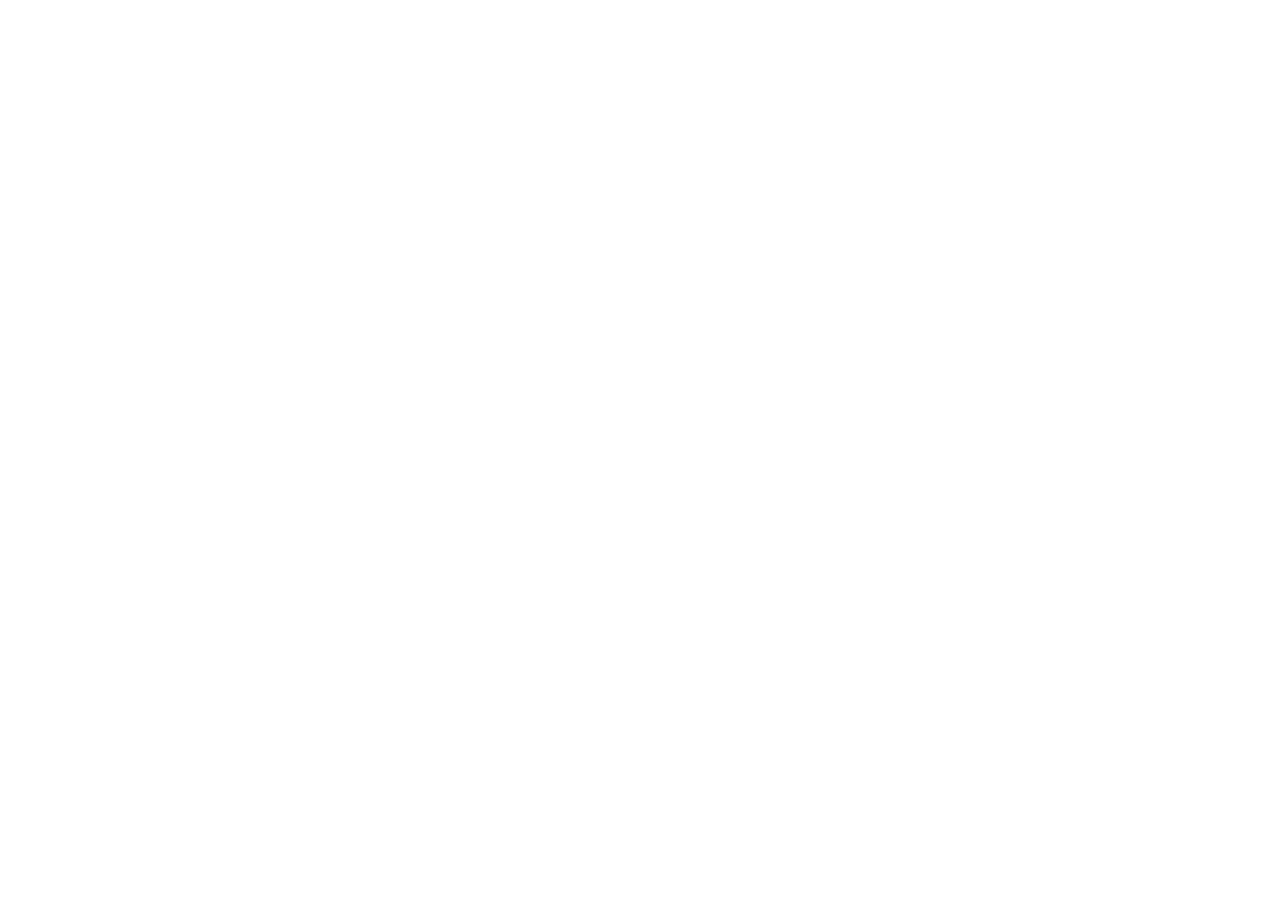
==== index.html @ df8f007d "fix: correction details in section-form" ====
<!DOCTYPE html>
<html lang="pt-br">
<head>
    <meta charset="UTF-8">
    <meta name="viewport" content="width=device-width, initial-scale=1.0">
    <title>SJ Design</title>
    <link rel="preconnect" href="https://fonts.googleapis.com">
    <link rel="preconnect" href="https://fonts.gstatic.com" crossorigin>
    <link href="https://fonts.googleapis.com/css2?family=Montserrat:ital,wght@0,100..900;1,100..900&display=swap" rel="stylesheet">
    <link rel="stylesheet" href="./src/styles/style.css">
</head>
<body>
    
    

</body>
</html>
---- src/styles/style.css ----
@import url(./global.css);
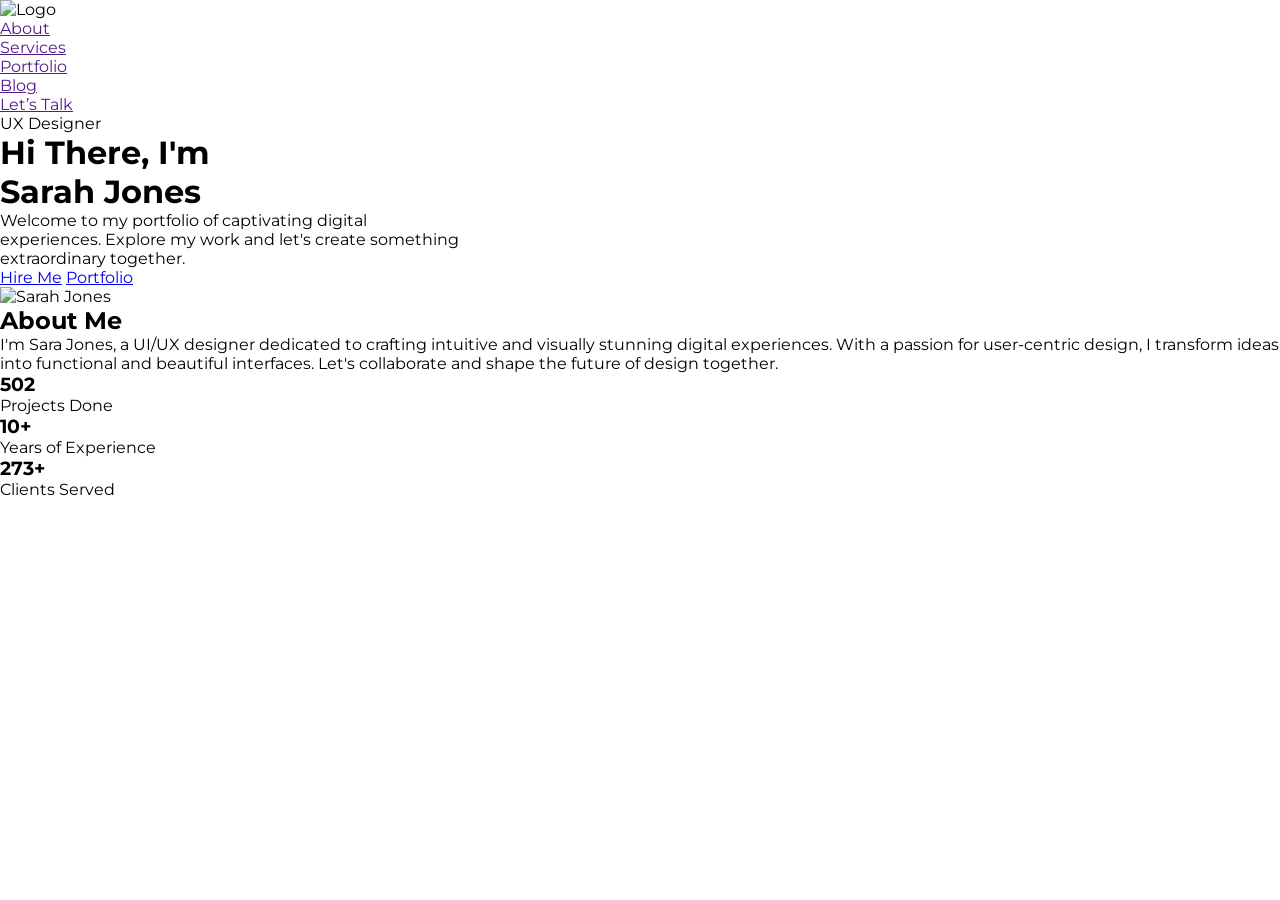
==== commit 15445730: "feat: Finalizated section about in index.html" ====
--- a/index.html
+++ b/index.html
@@ -11,7 +11,78 @@
 </head>
 <body>
     
+    <header>
+        <img src="./src/assets/images/logo.svg" alt="Logo">
+
+        <nav class="container-nav-header">
+            <div class="navigation-header">
+                <ul>
+                    <li><a href="">About</a></li>
+                    <li><a href="">Services</a></li>
+                    <li><a href="">Portfolio</a></li>
+                    <li><a href="">Blog</a></li>
+                </ul>
+            </div>
+
+        </nav>  
+        <div class="navegation-btn">
+            <a href="" class="btn-header">Let’s Talk</a>
+        </div>
+    </header>
+
+    <main>
+        <div class="main-content">
+            <span>UX Designer</span>
+
+            <h1>
+                Hi There, I'm <br>
+                <span>Sarah Jones</span>
+            </h1>
+
+            <p>
+                Welcome to my portfolio of captivating digital<br>
+                experiences. Explore my work and let's create something<br>
+                extraordinary together.
+            </p>
+
+            <div class="container-cta">
+                <a href="#" class="btn-primary">Hire Me</a>
+                <a href="#" class="btn-secondary">Portfolio</a>
+            </div>
+        </div>
+
+        <div class="main-image">
+            <img src="./src/assets/images/image-main.svg" alt="Sarah Jones">
+        </div>
+    </main>
     
+    </section>
+
+     <section class="about">
+
+    <div class="about-text">
+        <h2>About Me</h2>
+        <p>I'm Sara Jones, a UI/UX designer dedicated to crafting intuitive and visually stunning digital experiences. With a passion for user-centric design, I transform ideas into functional and beautiful interfaces. Let's collaborate and shape the future of design together.</p>
+    </div>
+
+    <div class="numeros">
+        <div class="item">
+            <h3>502</h3>
+            <p>Projects Done</p>
+        </div>
+
+        <div class="item">
+            <h3>10+</h3>
+            <p>Years of Experience</p>
+        </div>
+
+        <div class="item">
+            <h3>273+</h3>
+            <p>Clients Served</p>
+        </div>
+    </div>
+
+</section>
 
 </body>
 </html>
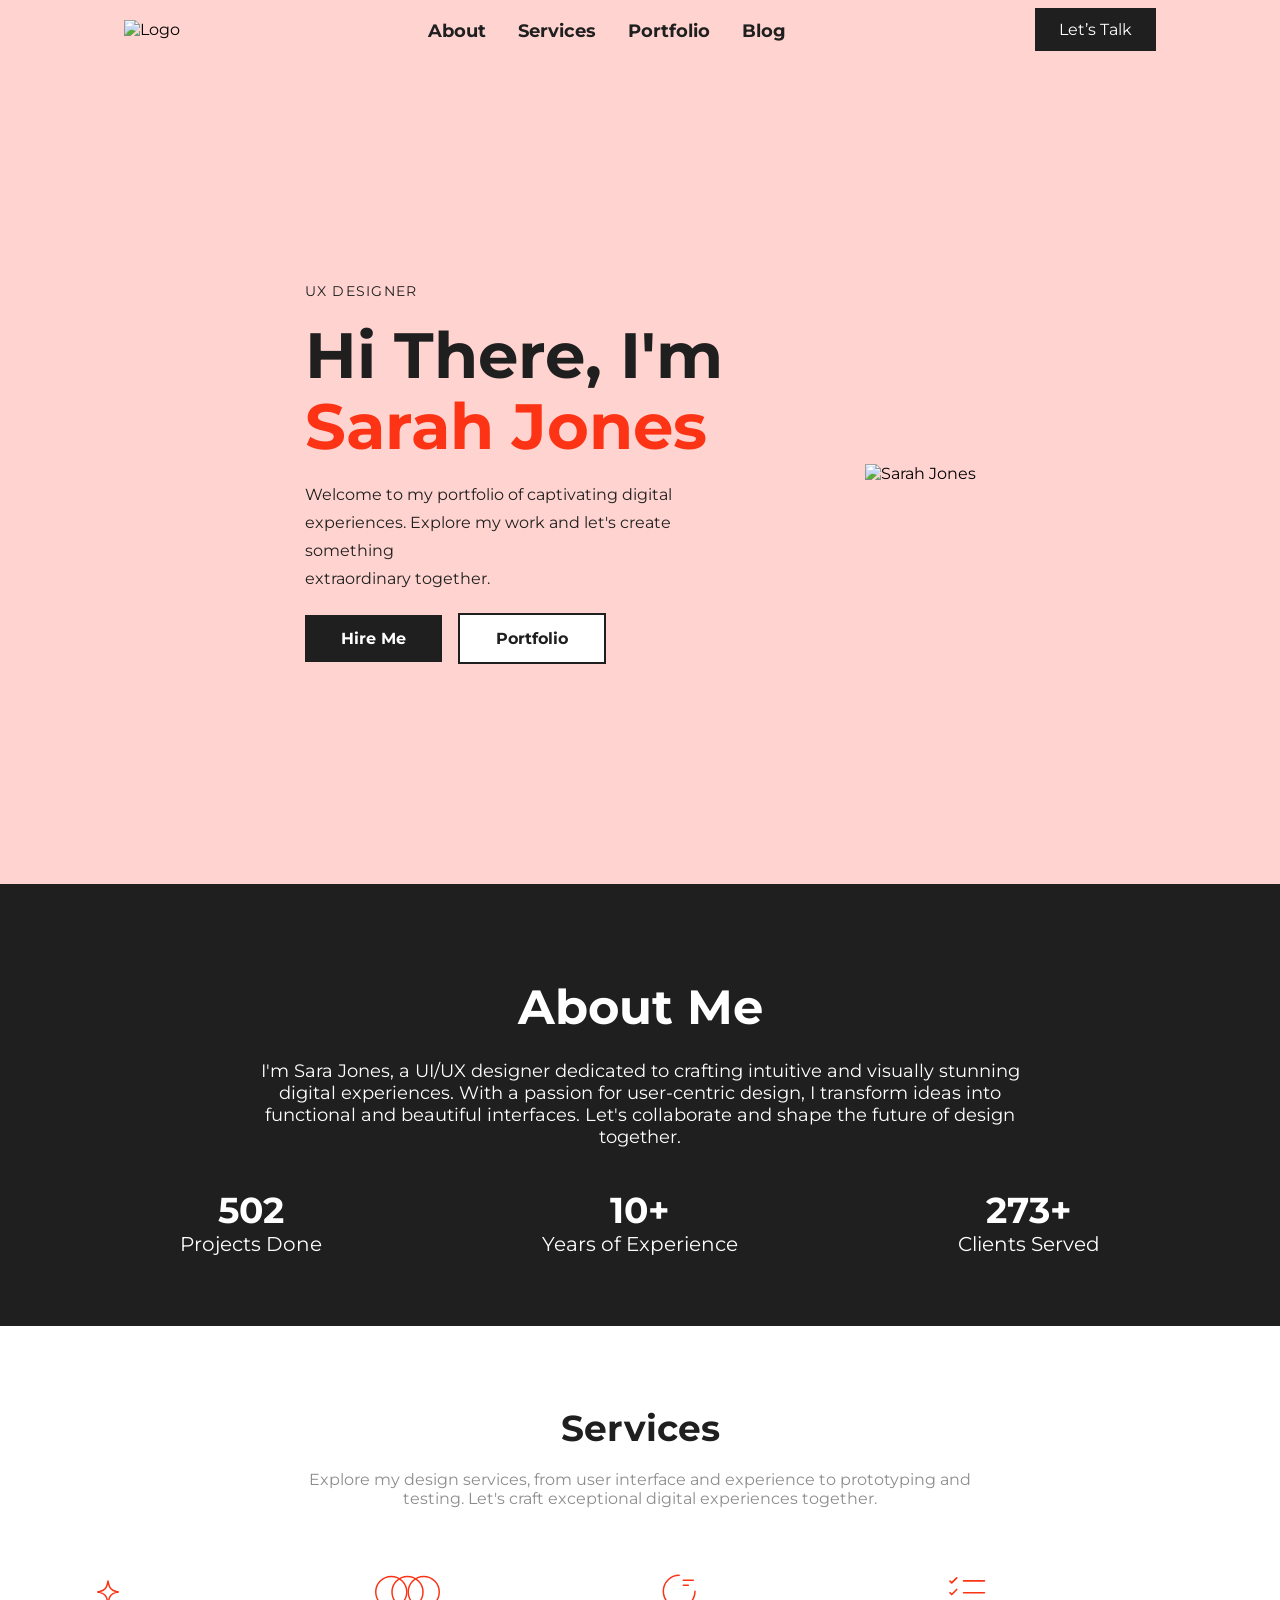
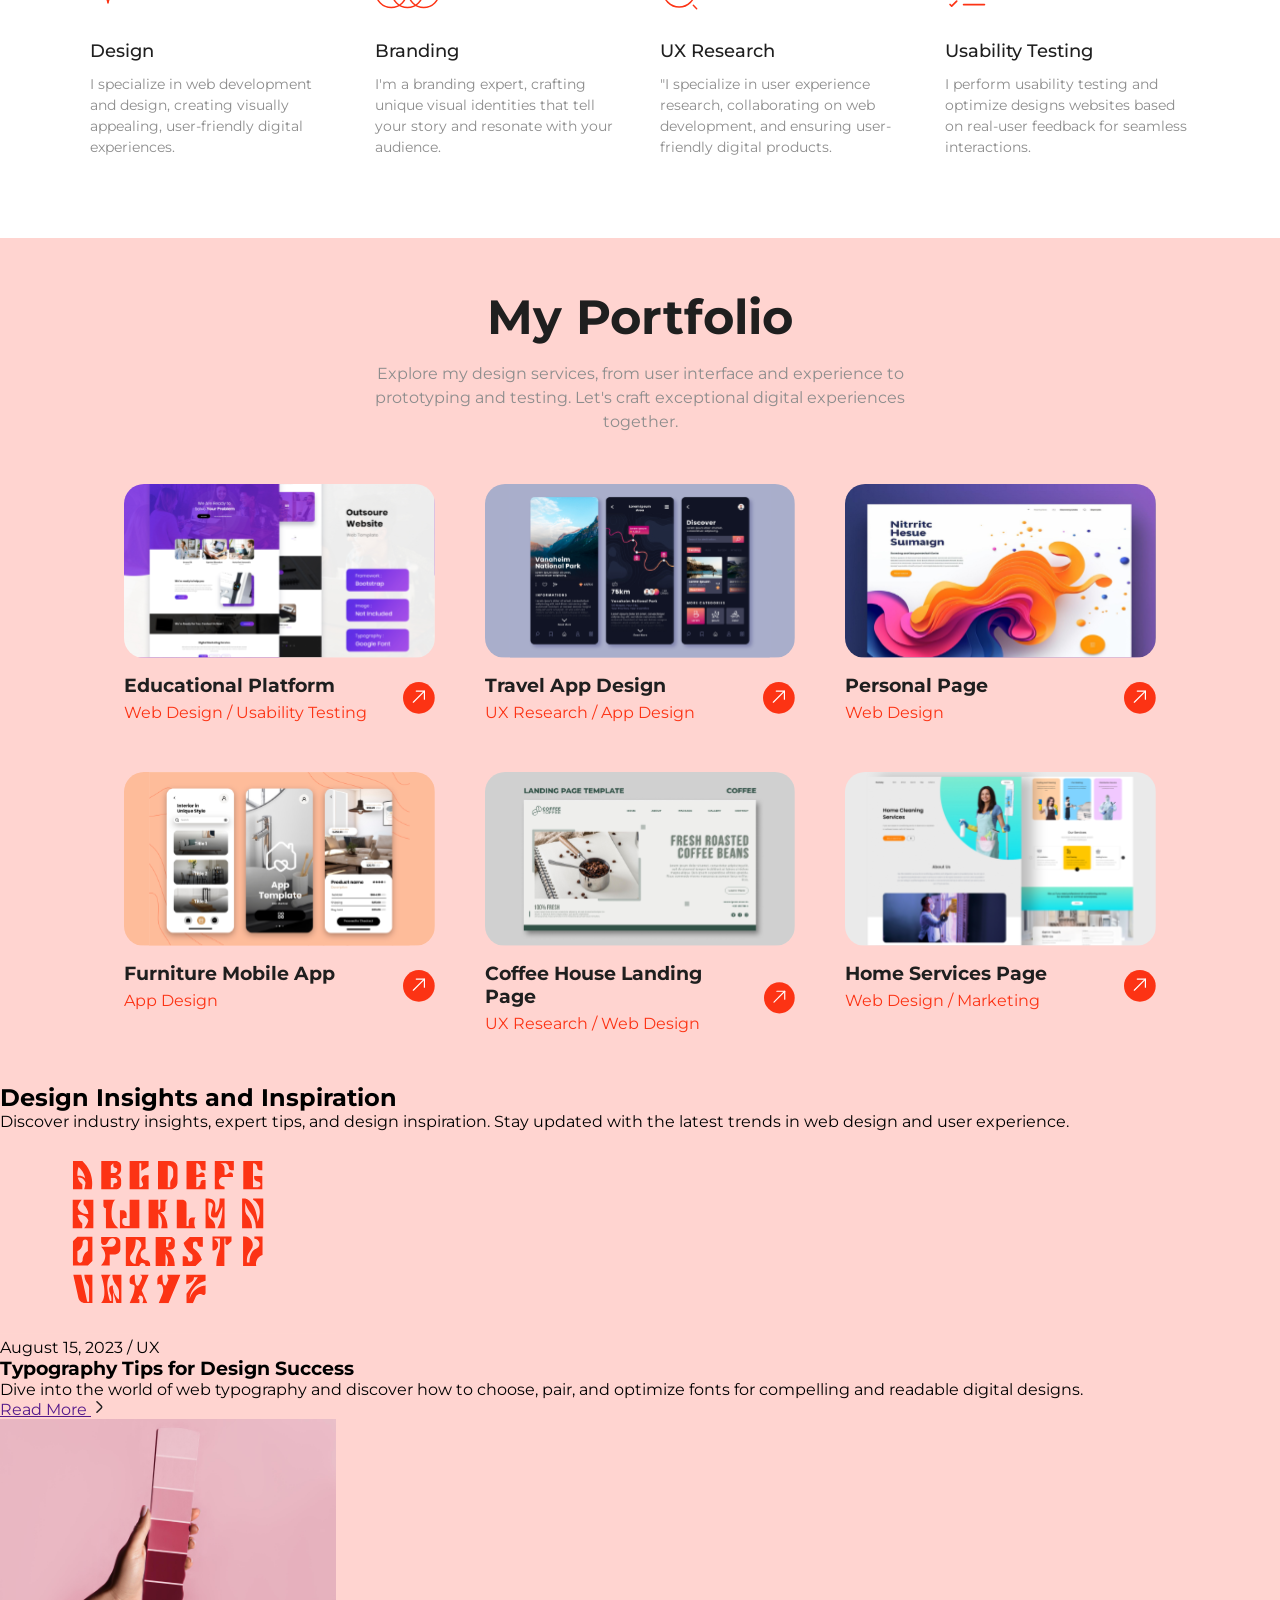
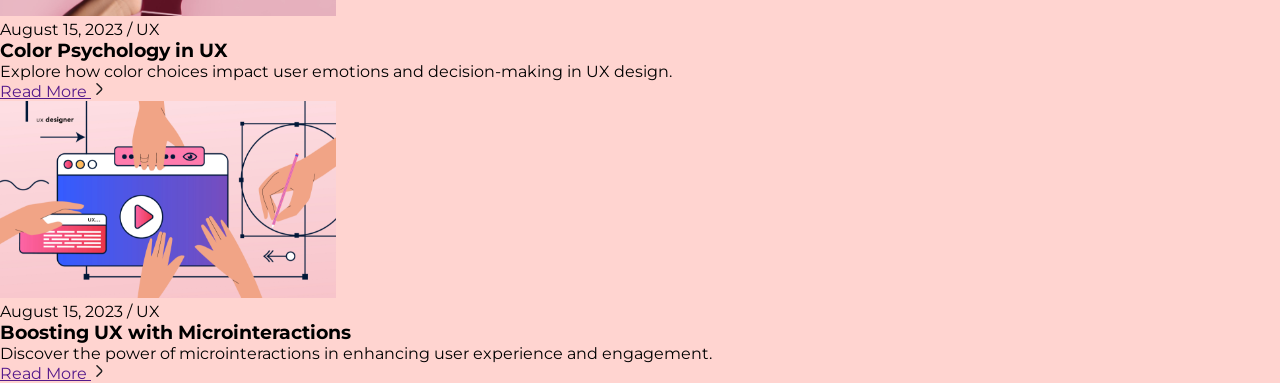
==== commit 0651c8c1: "feat: Finalizated section blog in index.html" ====
--- a/index.html
+++ b/index.html
@@ -84,5 +84,214 @@
 
 </section>
 
+<section class="services-section">
+    <div class="container">
+      
+      <div class="section-header">
+        <h2>Services</h2>
+        <p>Explore my design services, from user interface and experience to prototyping and testing. Let's craft exceptional digital experiences together.</p>
+      </div>
+
+      <div class="services-grid">
+        
+        <div class="service-card">
+          <div class="icon-container">
+            <img src="./src/assets/images/Vector.svg" alt="Ícone de Design" class="service-icon">
+          </div>
+          <h3>Design</h3>
+          <p>I specialize in web development and design, creating visually appealing, user-friendly digital experiences.</p>
+        </div>
+
+        <div class="service-card">
+          <div class="icon-container">
+            <img src="./src/assets/images/Vector (1).svg" alt="Ícone de Branding" class="service-icon">
+          </div>
+          <h3>Branding</h3>
+          <p>I'm a branding expert, crafting unique visual identities that tell your story and resonate with your audience.</p>
+        </div>
+
+        <div class="service-card">
+          <div class="icon-container">
+            <img src="./src/assets/images/search-status.svg" alt="Ícone de UX Research" class="service-icon">
+          </div>
+          <h3>UX Research</h3>
+          <p>"I specialize in user experience research, collaborating on web development, and ensuring user-friendly digital products.</p>
+        </div>
+
+        <div class="service-card">
+          <div class="icon-container">
+            <img src="./src/assets/images/task.svg" alt="Ícone de Usability Testing" class="service-icon">
+          </div>
+          <h3>Usability Testing</h3>
+          <p>I perform usability testing and optimize designs websites based on real-user feedback for seamless interactions.</p>
+        </div>
+
+      </div>
+  </section>
+
+  <section class="portfolio-section">
+        
+        <!-- CABEÇALHO -->
+        <div class="portfolio-heading">
+            <h2 class="portfolio-title">My Portfolio</h2>
+            <p class="portfolio-description">
+                Explore my design services, from user interface and experience to prototyping and testing. Let's craft exceptional digital experiences together.
+            </p>
+        </div>
+
+        <!-- GRID DE PROJETOS -->
+        <div class="projects-grid">
+            
+            <!-- Projeto 1 -->
+            <div class="project-card">
+                <div class="project-image">
+                    <img src="./src/assets/images/portifolio1.svg" alt="Educational Platform">
+                </div>
+                <div class="project-info">
+                    <div class="project-text">
+                        <h3 class="project-title">Educational Platform</h3>
+                        <p class="project-tags">Web Design / Usability Testing</p>
+                    </div>
+                    <div class="project-arrow">
+                        <img src="./src/assets/images/send.svg" alt="Ver projeto">
+                    </div>
+                </div>
+            </div>
+
+            <!-- Projeto 2 -->
+            <div class="project-card">
+                <div class="project-image">
+                    <img src="./src/assets/images/portifolio2.svg" alt="Travel App Design">
+                </div>
+                <div class="project-info">
+                    <div class="project-text">
+                        <h3 class="project-title">Travel App Design</h3>
+                        <p class="project-tags">UX Research / App Design</p>
+                    </div>
+                    <div class="project-arrow">
+                        <img src="./src/assets/images/send.svg" alt="Ver projeto">
+                    </div>
+                </div>
+            </div>
+
+            <!-- Projeto 3 -->
+            <div class="project-card">
+                <div class="project-image">
+                    <img src="./src/assets/images/portifolio3.svg" alt="Personal Page">
+                </div>
+                <div class="project-info">
+                    <div class="project-text">
+                        <h3 class="project-title">Personal Page</h3>
+                        <p class="project-tags">Web Design</p>
+                    </div>
+                    <div class="project-arrow">
+                        <img src="./src/assets/images/send.svg" alt="Ver projeto">
+                    </div>
+                </div>
+            </div>
+
+            <!-- Projeto 4 -->
+            <div class="project-card">
+                <div class="project-image">
+                    <img src="./src/assets/images/portifolio4.svg" alt="Furniture Mobile App">
+                </div>
+                <div class="project-info">
+                    <div class="project-text">
+                        <h3 class="project-title">Furniture Mobile App</h3>
+                        <p class="project-tags">App Design</p>
+                    </div>
+                    <div class="project-arrow">
+                        <img src="./src/assets/images/send.svg" alt="Ver projeto">
+                    </div>
+                </div>
+            </div>
+
+            <!-- Projeto 5 -->
+            <div class="project-card">
+                <div class="project-image">
+                    <img src="./src/assets/images/portifolio5.svg" alt="Coffee House Landing Page">
+                </div>
+                <div class="project-info">
+                    <div class="project-text">
+                        <h3 class="project-title">Coffee House Landing Page</h3>
+                        <p class="project-tags">UX Research / Web Design</p>
+                    </div>
+                    <div class="project-arrow">
+                        <img src="./src/assets/images/send.svg" alt="Ver projeto">
+                    </div>
+                </div>
+            </div>
+
+            <!-- Projeto 6 -->
+            <div class="project-card">
+                <div class="project-image">
+                    <img src="./src/assets/images/portifolio6.svg" alt="Home Services Page">
+                </div>
+                <div class="project-info">
+                    <div class="project-text">
+                        <h3 class="project-title">Home Services Page</h3>
+                        <p class="project-tags">Web Design / Marketing</p>
+                    </div>
+                    <div class="project-arrow">
+                        <img src="./src/assets/images/send.svg" alt="Ver projeto">
+                    </div>
+                </div>
+            </div>
+
+        </div>
+    </section>
+
+     <section class="container-design">
+
+        <div class="content-design">
+            <h2>Design Insights and Inspiration</h2>
+            <p>Discover industry insights, expert tips, and design inspiration. Stay updated with the latest trends in web design and user experience.</p>
+        </div>
+        
+        <div class="cards-container">
+            <div class="cards-design">
+                <div class="cards-img">
+                    <img src="./src/assets/images/Image-blog.svg" alt="Tipos de tipográfia">
+                </div>
+                <div class="cards-content">
+                    <p>August 15, 2023 / UX</p>
+                    <h3>Typography Tips for Design Success</h3>
+                    <p>Dive into the world of web typography and discover how to choose, pair, and optimize fonts for compelling and readable digital designs.</p>
+                </div>
+                <div class="cards-btn">
+                    <a href="">Read More <img src="./src/assets/images/arrow-right.svg" alt="seta do botão"></a>
+                </div>
+            </div>
+            <div class="cards-design">
+                <div class="cards-img">
+                    <img src="./src/assets/images/Image-blog2.svg" alt="Cores no UX">
+                </div>
+                <div class="cards-content card">
+                    <p>August 15, 2023 / UX</p>
+                    <h3>Color Psychology in UX</h3>
+                    <p>Explore how color choices impact user emotions and decision-making in UX design.</p>
+                </div>
+                <div class="cards-btn btn-content">
+                    <a href="">Read More <img src="./src/assets/images/arrow-right.svg" alt="seta do botão"></a>
+                </div>
+            </div>
+            <div class="cards-design">
+                <div class="cards-img">
+                    <img src="./src/assets/images/Image-blog3.svg" alt="Microinterações no UX">
+                </div>
+                <div class="cards-content">
+                    <p>August 15, 2023 / UX</p>
+                    <h3>Boosting UX with Microinteractions</h3>
+                    <p>Discover the power of microinteractions in enhancing user experience and engagement.</p>
+                </div>
+                    <div class="cards-btn btn-content">
+                    <a href="">Read More <img src="./src/assets/images/arrow-right.svg" alt="seta do botão"></a>
+                    </div>
+                </div>
+            </div>
+        </div>
+    </section>
+
+
 </body>
 </html>
--- a/src/styles/style.css
+++ b/src/styles/style.css
@@ -1 +1,333 @@
 @import url(./global.css);
+
+/* HEADER */
+header{
+    font-family: var(--font-family-primary);
+    display: flex;
+    justify-content: space-around;
+    padding: 20px 0px;
+    background-color: var(--color-pink);
+}
+
+.container-nav-header{
+    display: flex;
+    align-items: center;
+    gap: 285px;
+}
+
+.navigation-header ul{
+    display: flex;
+    gap: 32px;
+    list-style: none;
+}
+
+.navigation-header ul li a{
+    text-decoration: none;
+    color: var(--color-dark);
+    font-weight: var(--font-weight-h1);
+    font-size: var(--font-size-body-lg);
+}
+
+.btn-header{
+    text-decoration: none;
+    background-color: var(--color-dark);
+    color: var(--color-white);
+    padding: 12px 24px;
+    transition: 0.3s;
+}
+
+.btn-header:hover{
+    background-color: #424242;
+}
+
+/* ---- MAIN ---- */
+
+main {
+    display: flex; /* Para que o grupo fique ao lado do outro */
+    justify-content: center; /* Centraliza na horizontal */
+    align-items: center; /* Centraliza na vertical */
+    gap: 80px; /* Distância entre os elementos */
+    background-color: var(--color-pink); /* Cor de fundo */
+    min-height: calc(100vh - 78px); /* Ocupa o restante da tela após o header */
+    padding: 0 120px; /* Espaçamento interno lateral */
+}
+
+.main-content {
+    display: flex; /* Para que o grupo fique ao lado do outro */
+    flex-direction: column; /* Empilha os elementos na vertical */
+    gap: 20px; /* Distância entre os elementos */
+    width: 480px; /* Largura do container */
+}
+
+.main-content > span {
+    font-family: var(--font-family-primary); /* Família da fonte */
+    font-size: var(--font-size-body-sm); /* Tamanho da fonte */
+    font-weight: var(--font-weight-body-sm); /* Espessura da fonte */
+    color: var(--color-dark); /* Cor do texto */
+    text-transform: uppercase; /* Texto em maiúsculo */
+    letter-spacing: 1.28px; /* Espaçamento entre letras */
+}
+
+.main-content h1 {
+    font-size: var(--font-size-h1); /* Tamanho da fonte */
+    font-weight: var(--font-weight-h1); /* Espessura da fonte */
+    font-family: var(--font-family-primary); /* Família da fonte */
+    line-height: 1.1; /* Espaçamento entre linhas */
+    color: var(--color-dark); /* Cor do texto */
+}
+
+.main-content h1 span {
+    display: block; /* Ocupa linha inteira */
+    font-family: var(--font-family-primary); /* Família da fonte */
+    font-weight: var(--font-weight-h1); /* Espessura da fonte */
+    color: var(--color-red); /* Cor do texto em destaque */
+}
+
+.main-content p {
+    font-family: var(--font-family-primary); /* Família da fonte */
+    color: var(--color-dark); /* Cor do texto */
+    line-height: 1.75; /* Espaçamento entre as linhas */
+    width: 457px; /* Largura máxima */
+}
+
+.container-cta {
+    display: flex; /* Para que o grupo fique ao lado do outro */
+    align-items: center; /* Centraliza na vertical */
+    gap: 16px; /* Distância entre os elementos */
+}
+
+.btn-primary,
+.btn-secondary {
+    padding: 14px 36px; /* Espaçamento interno */
+    font-weight: var(--font-weight-h1); /* Espessura da fonte */
+    text-decoration: none; /* Remove a decoração do texto */
+    font-family: var(--font-family-primary); /* Família da fonte */
+    font-size: var(--font-size-body-md); /* Tamanho da fonte */
+    transition: 0.3s; /* Transição suave ao passar o mouse */
+}
+
+.btn-primary {
+    background-color: var(--color-dark); /* Cor de fundo */
+    color: var(--color-white); /* Cor do texto */
+}
+
+.btn-primary:hover {
+    background-color: #424242; /* Cor de fundo ao passar o mouse */
+}
+
+.btn-secondary {
+    background-color: var(--color-white); /* Cor de fundo */
+    color: var(--color-dark); /* Cor do texto */
+    border: 2px solid var(--color-dark); /* Borda */
+}
+
+.btn-secondary:hover {
+    background-color: rgba(0, 0, 0, 0.05); /* Cor de fundo ao passar o mouse */
+}
+
+/* ABOUT */
+
+.about {
+    background-color: var(--color-dark);
+    color: var(--color-white);
+    text-align: center;
+    padding: 50px;
+}
+
+.about-text {
+    padding: 20px;
+}
+
+.about-text h2 {
+    font-size: var(--font-size-h2);
+    padding: 24px;
+}
+
+.about-text p {
+    display: flex;
+    justify-content: center;
+    font-size: var(--font-size-body-lg);
+    width: 810px;
+    margin: 0 auto;
+}
+
+.numeros {
+    display: flex;
+    justify-content: space-around;
+    padding: 20px;
+}
+
+.item h3 {
+    font-size: var(--font-size-h3);
+}
+
+.item p {
+    font-size: var(--font-size-body-xl);
+}
+
+/* SERVICES */
+
+/* --- COMPONENTES DA SEÇÃO DE SERVIÇOS --- */
+
+/* Seção de Serviços */
+.services-section {
+  background-color: var(--color-white);
+  padding: 80px 20px;
+}
+
+.container {
+  max-width: 1100px;
+  margin: 0 auto;
+}
+
+/* Cabeçalho da seção */
+.section-header {
+  text-align: center;
+  max-width: 700px;
+  margin: 0 auto 60px auto;
+}
+
+.section-header h2 {
+  font-size: var(--font-size-h3);
+  font-weight: var(--font-weight-h1);
+  color: var(--color-dark);
+  margin-bottom: 20px;
+}
+
+.section-header p {
+  font-size: var(--font-size-body-md);
+  font-weight: var(--font-weight-body-md);
+  color: var(--color-dark-grey);
+}
+
+/* Grid de serviços */
+.services-grid {
+  display: grid;
+  grid-template-columns: repeat(4, 1fr);
+  gap: 40px;
+}
+
+/* Cartão de cada serviço */
+.service-card {
+  text-align: left;
+}
+
+.icon-container {
+  margin-bottom: 24px;
+  display: flex;
+  align-items: center;
+  height: 48px;
+}
+
+/* Estilo para as imagens*/
+.service-icon {
+  height: 40px;
+  width: auto;
+  object-fit: contain;
+}
+
+.service-card h3 {
+  font-size: var(--font-size-body-lg);
+  font-weight: var(--font-weight-h2);
+  color: var(--color-dark);
+  margin-bottom: 12px;
+}
+
+.service-card p {
+  font-size: var(--font-size-body-sm);
+  font-weight: var(--font-weight-body-sm);
+  color: var(--color-dark-grey);
+  line-height: 1.5;
+}
+
+/* PORTFÓLIO */
+
+body {
+    background-color: var(--color-pink);
+    margin: 0;
+    padding: 0;
+}
+
+.portfolio-section {
+    width: 100%;
+    max-width: 1440px;
+    margin: 0 auto;
+    padding: 50px 124px;
+    box-sizing: border-box;
+}
+
+/* CABEÇALHO */
+.portfolio-heading {
+    text-align: center;
+    margin-bottom: 50px;
+}
+
+.portfolio-title {
+    font-size: var(--font-size-h2);
+    font-weight: var(--font-weight-h1);
+    color: var(--color-dark);
+    margin-bottom: 16px;
+}
+
+.portfolio-description {
+    max-width: 600px;
+    margin: 0 auto;
+    line-height: 1.5;
+    color: var(--color-dark-grey);
+}
+
+/* GRID */
+.projects-grid {
+    display: grid;
+    grid-template-columns: repeat(3, 1fr);
+    gap: 50px;
+}
+
+/* CARD */
+.project-card {
+    width: 100%;
+}
+
+/* IMAGEM */
+.project-image {
+    width: 100%;
+    height: auto;
+    margin-bottom: 16px;
+    border-radius: 20px;
+    overflow: hidden;
+}
+
+.project-image img {
+    width: 100%;
+    display: block;
+    object-fit: cover;
+}
+
+/* TEXTO */
+.project-info {
+    display: flex;
+    justify-content: space-between;
+    align-items: center;
+}
+
+.project-title {
+    margin: 0 0 6px;
+    color: var(--color-dark);
+}
+
+.project-tags {
+    margin: 0;
+    color: var(--color-red);
+}
+
+/* SETA */
+.project-arrow {
+    width: 32px;
+    height: 32px;
+    margin-left: 12px;
+}
+
+.project-arrow img {
+    width: 100%;
+    height: 100%;
+}
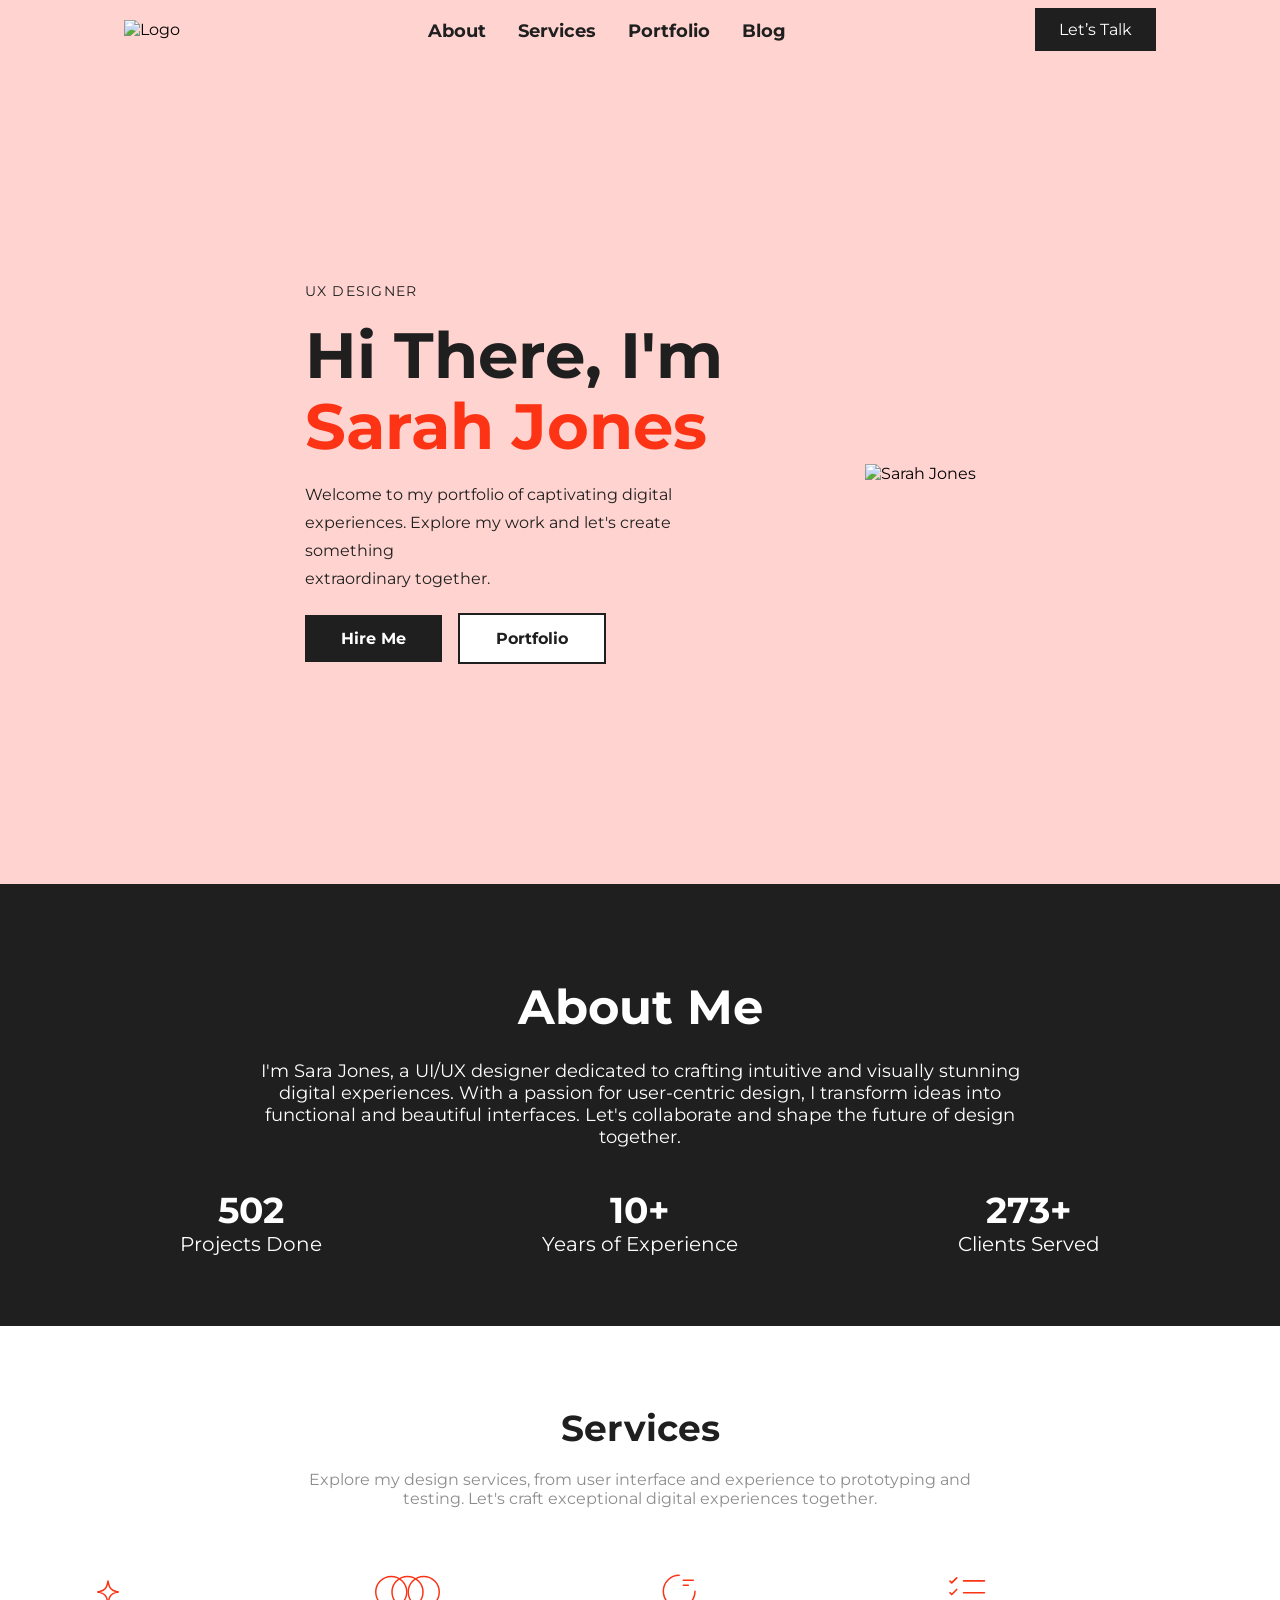
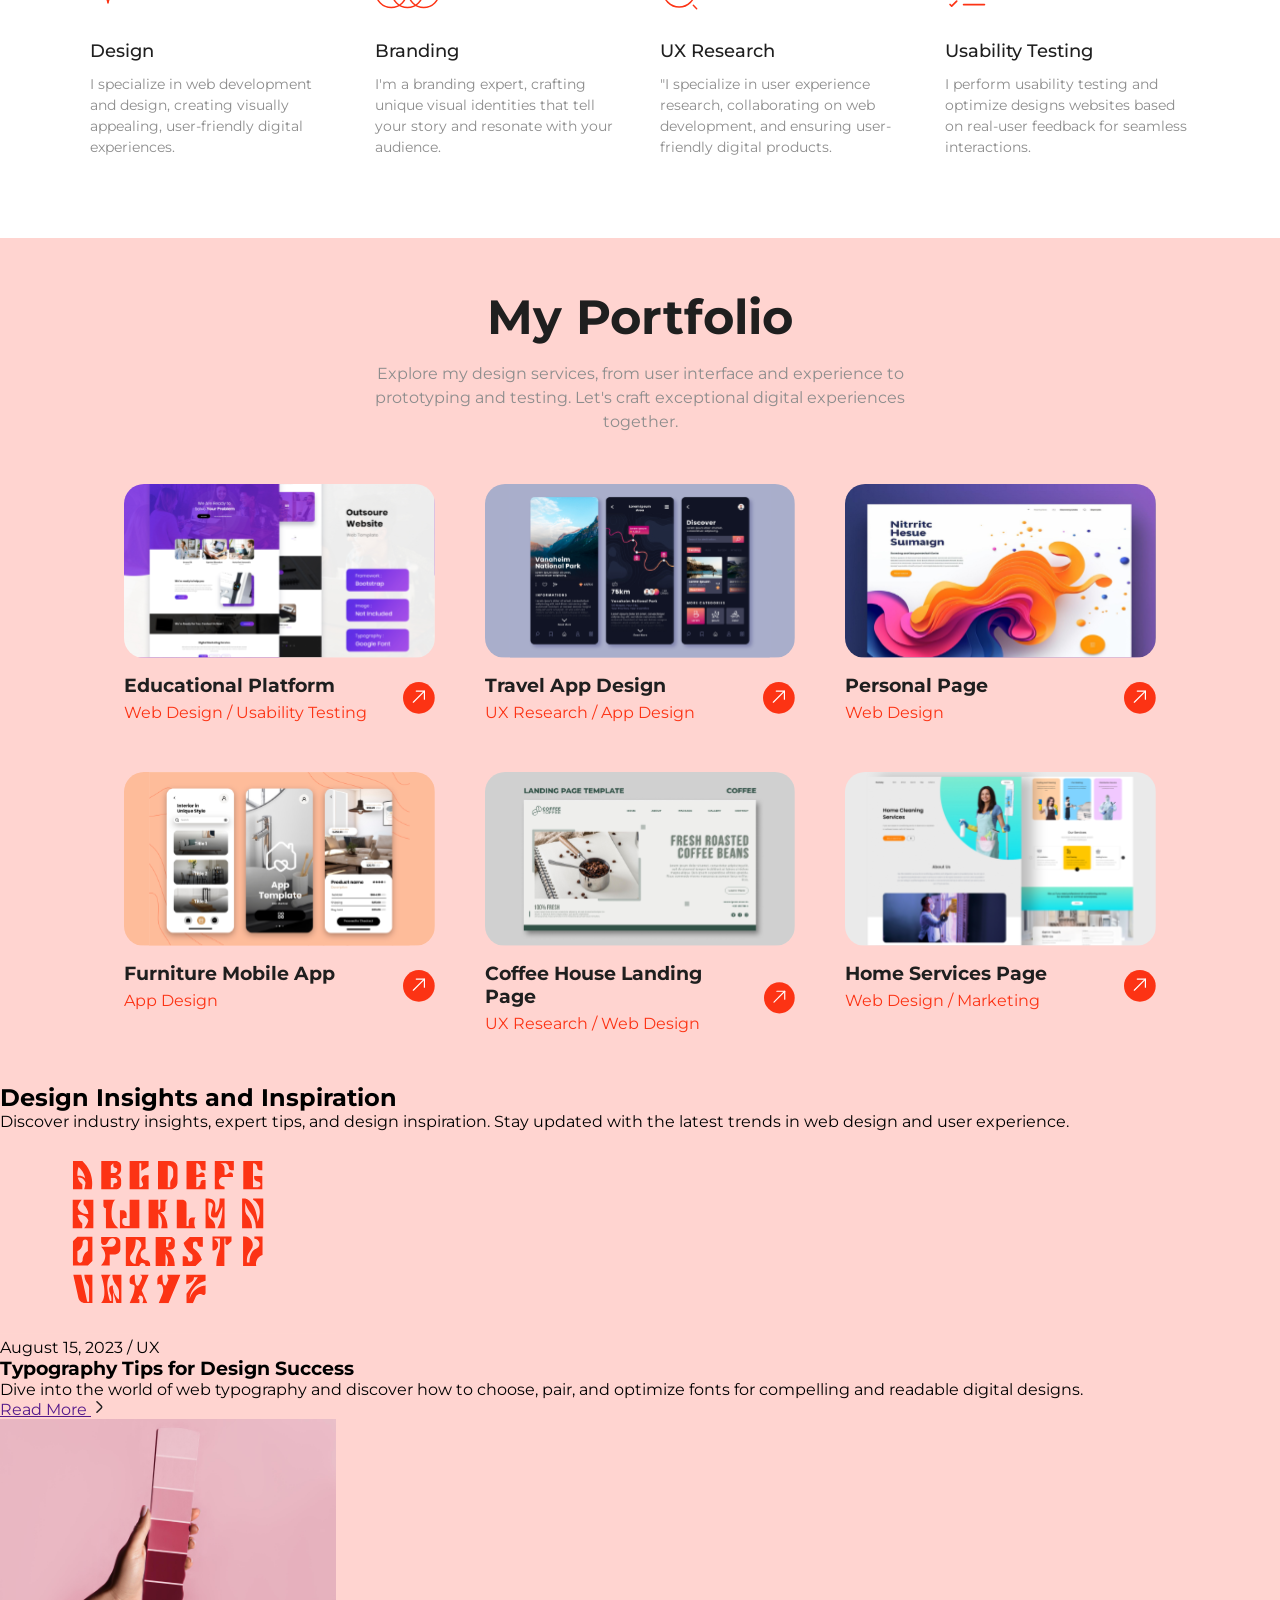
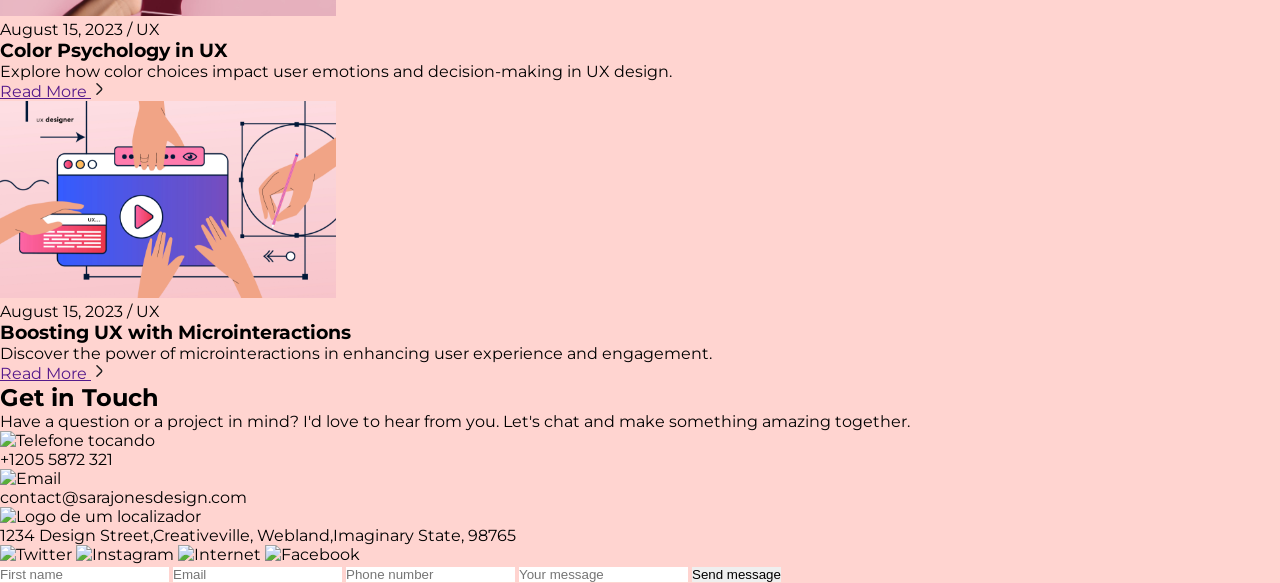
==== commit c06f2dbd: "feat: Finalizated section forms in index.html" ====
--- a/index.html
+++ b/index.html
@@ -292,6 +292,49 @@
         </div>
     </section>
 
+     <section class="section-form">
+
+        <div>
+
+        <h2>Get in Touch</h2>
+        <p>Have a question or a project in mind? I'd love to hear from you. Let's chat and make something amazing together.</p>
+
+        </div>
+
+        <div class="contact-informations">
+            <img src="./src/assets/images/telefone.svg" alt="Telefone tocando">
+            <p>+1205 5872 321</p>
+
+            <img src="./src/assets/images/email.svg" alt="Email">
+            <p> contact@sarajonesdesign.com</p>
+
+            <img src="./src/assets/images/localizador.svg" alt="Logo de um localizador">
+            <p>1234 Design Street,Creativeville, Webland,Imaginary State, 98765</p>
+        </div>
+
+        <div class="social-medias">
+            <img src="./src/assets/images/twitter.svg" alt="Twitter">
+            <img src="./src/assets/images/instagram.svg" alt="Instagram">
+            <img src="./src/assets/images/rede de internet.svg" alt="Internet">
+            <img src="./src/assets/images/facebook.svg" alt="Facebook">
+        </div>
+
+        <div class="contact-section">
+
+        <form>
+
+            <input type="name" placeholder="First name">
+            <input type="email" placeholder="Email">
+            <input type="phone-number" placeholder="Phone number">
+            <input type="message" placeholder="Your message">
+            <button type="submit">Send message</button>
+        
+        </form>
+
+        </div>
+
+    </section>
+
 
 </body>
 </html>
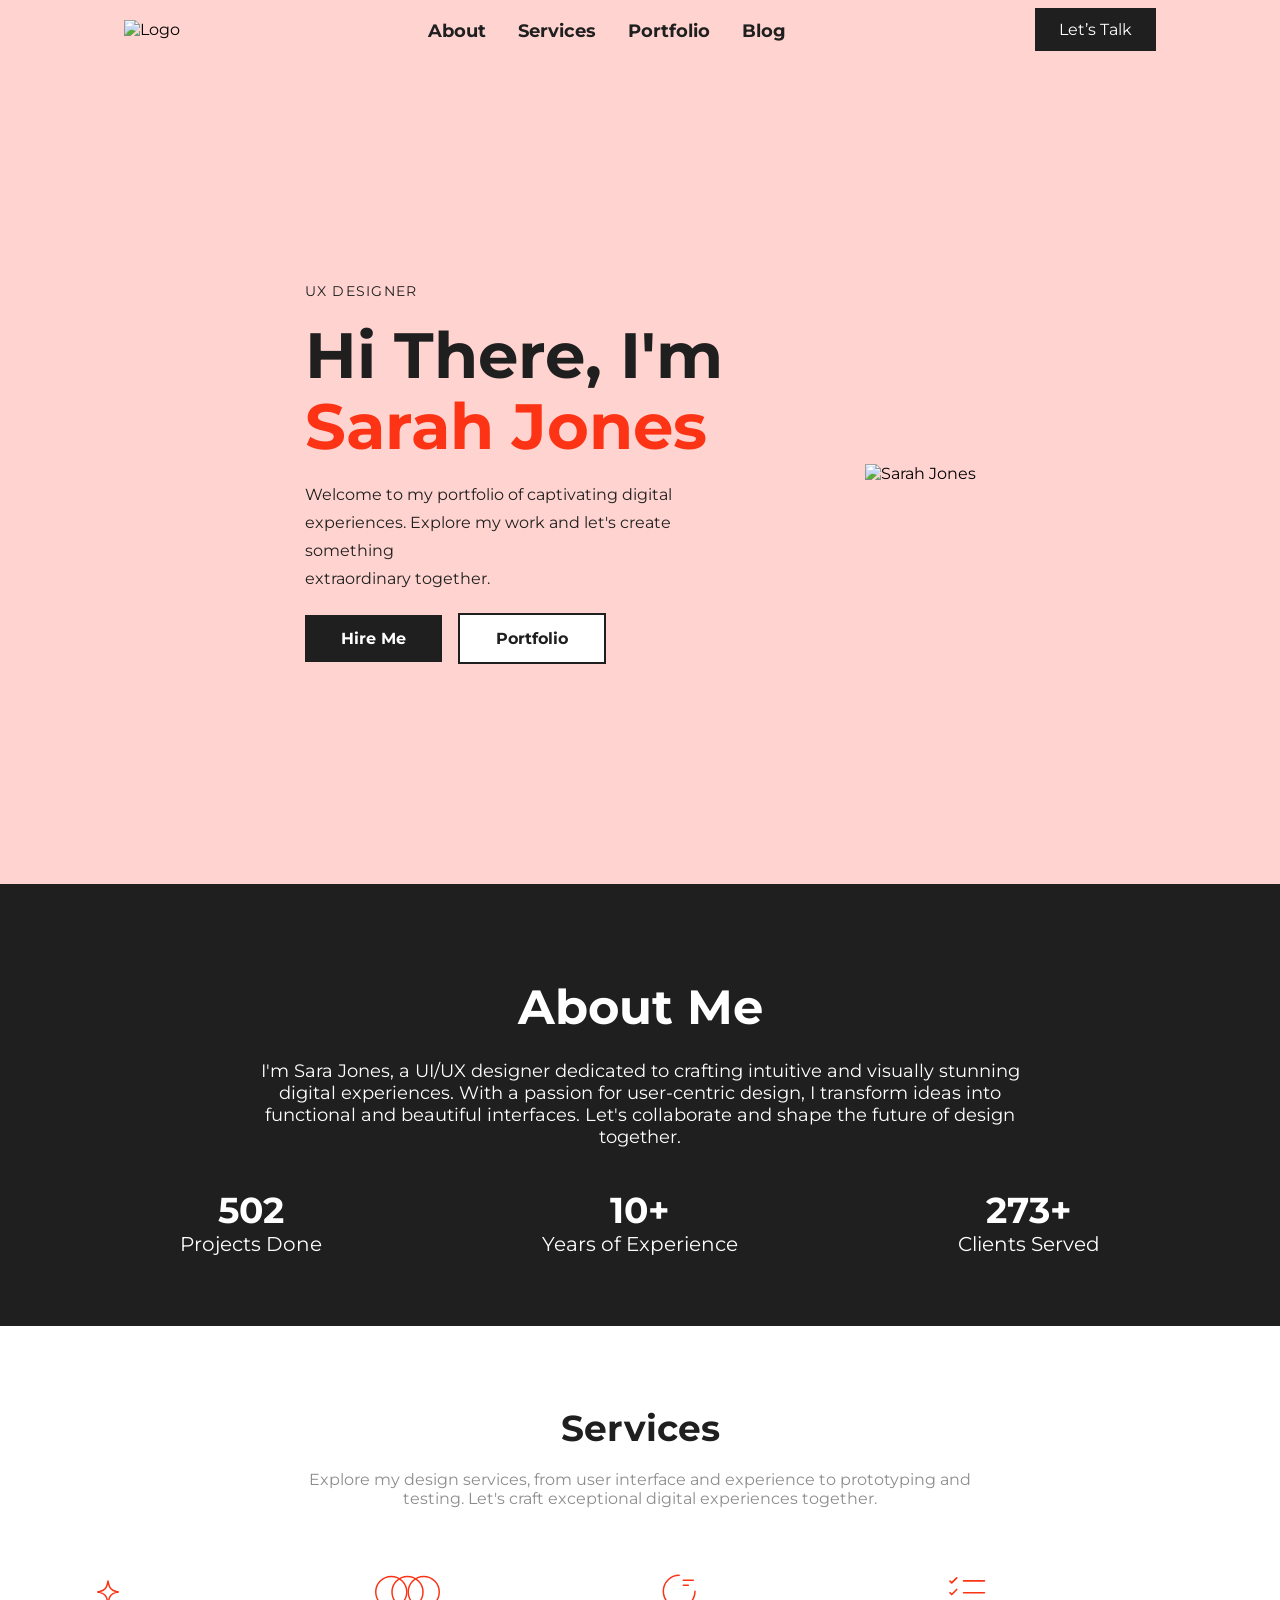
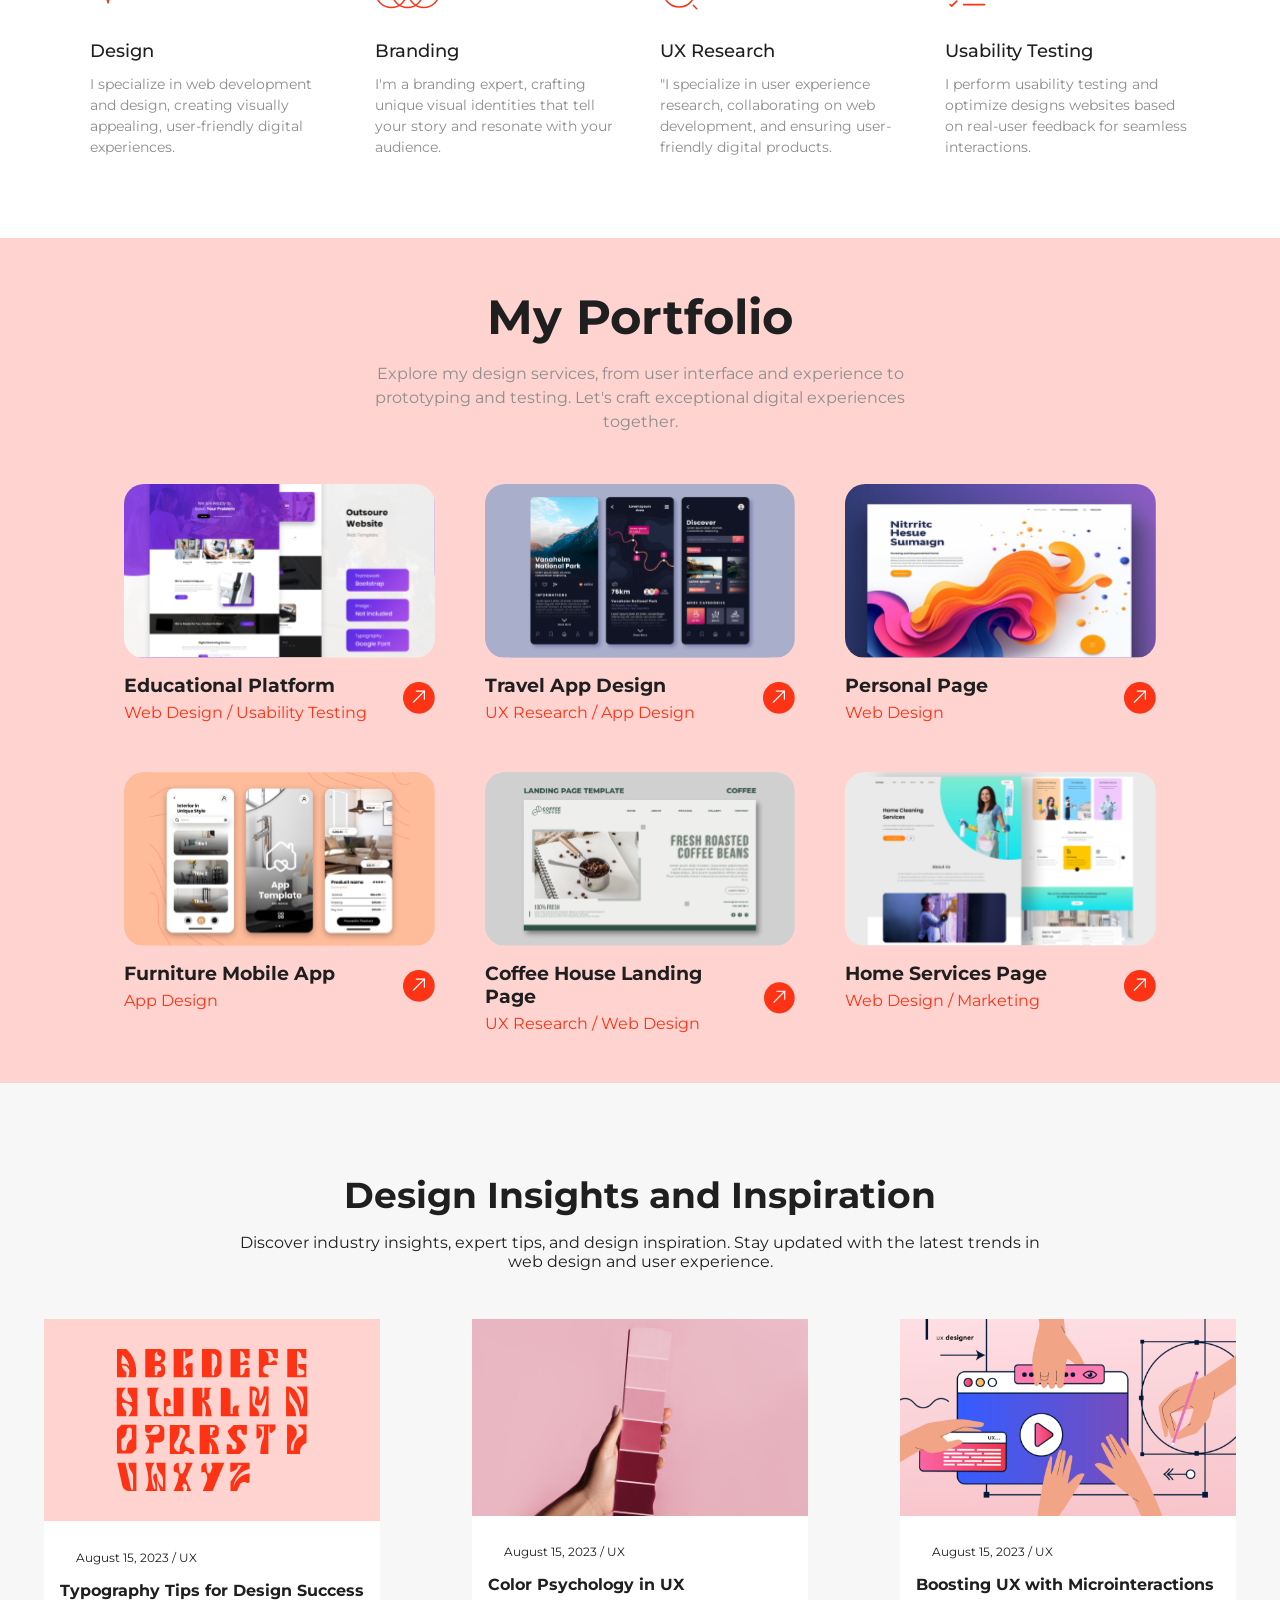
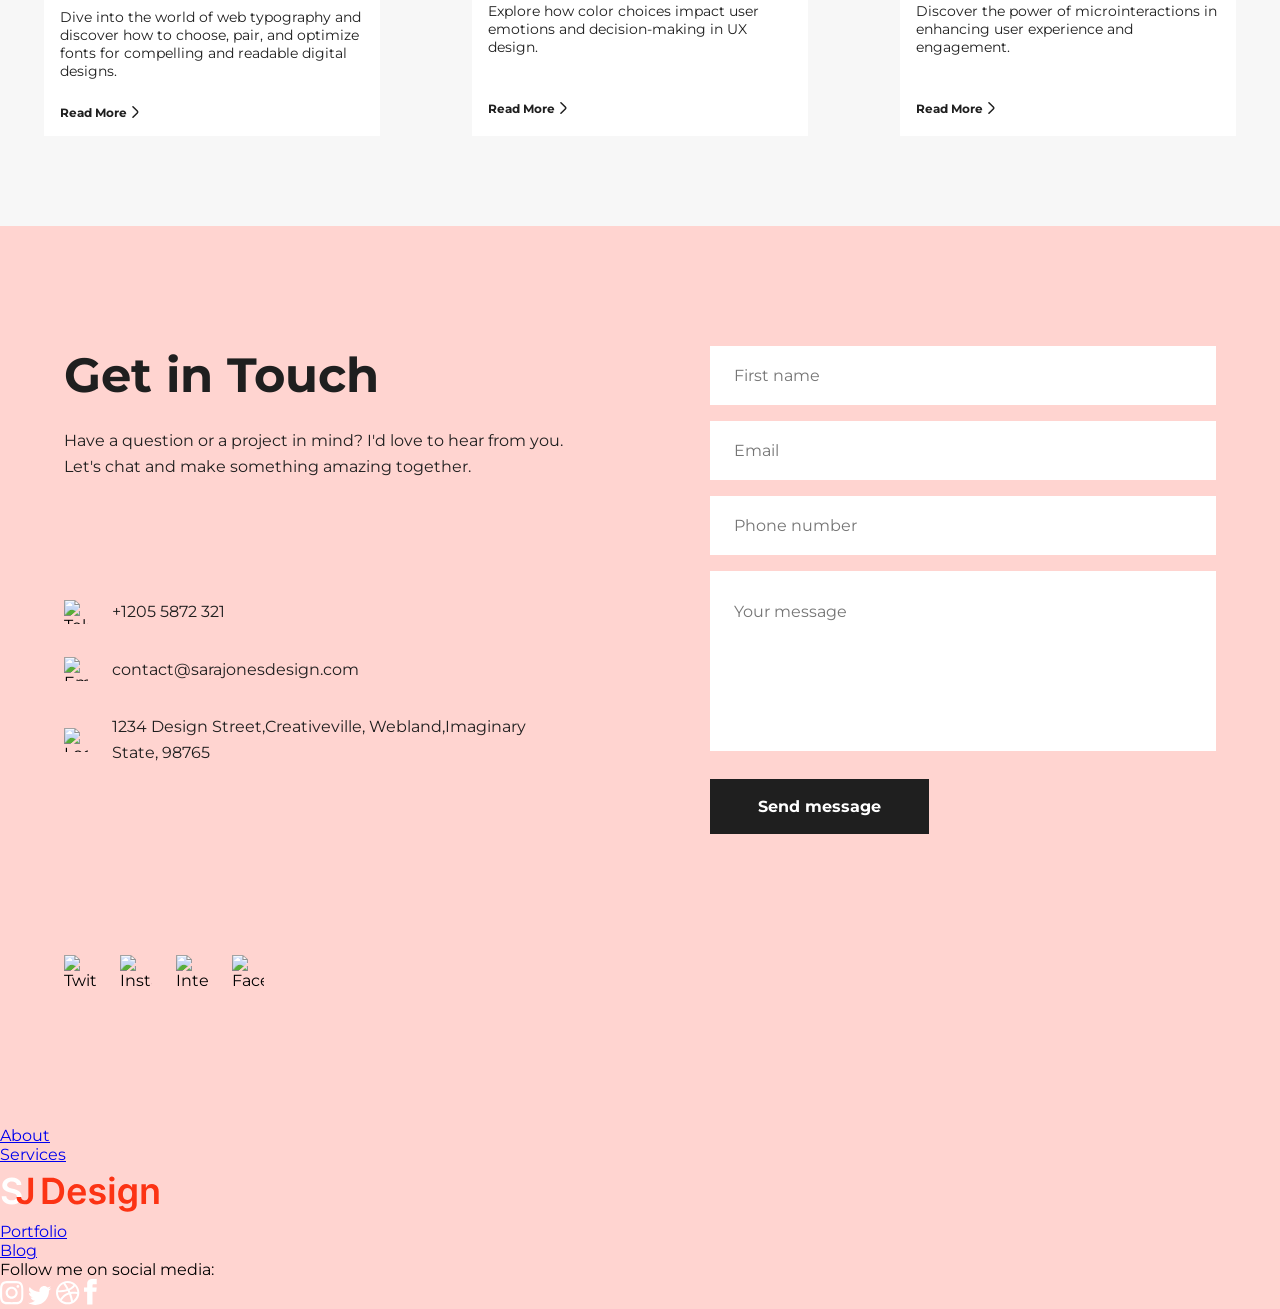
==== commit c7ec252c: "feat: Finalizated section footer in index.html" ====
--- a/index.html
+++ b/index.html
@@ -335,6 +335,34 @@
 
     </section>
 
+    <footer>
+        <div class="container-footer">
+            <div class="footer-content">
+                <ul class="nav-links">
+                    <li><a href="#">About</a></li>
+                    <li><a href="#">Services</a></li>
+                </ul>
+
+                    <img src="./src/assets/images/logo-footer.svg" alt="Logo da empresa">
+                    
+                <ul class="nav-links">
+                    <li><a href="#">Portfolio</a></li>
+                    <li><a href="#">Blog</a></li>
+                </ul>
+            </div>
+
+            <div class="socialmedia">
+                <p>Follow me on social media:</p>
+                <div class="socialmedia-icons">
+                    <img src="./src/assets/images/Instagram.svg" alt="Instagram">
+                    <img src="./src/assets/images/Twitter.svg" alt="Twitter">
+                    <img src="./src/assets/images/Dribbble.svg" alt="Dribbble">
+                    <img src="./src/assets/images/Facebook.svg" alt="Facebook">
+                </div>
+            </div>
+            
+        </div>
+    </footer>
 
 </body>
 </html>
--- a/src/styles/style.css
+++ b/src/styles/style.css
@@ -330,4 +330,213 @@
 .project-arrow img {
     width: 100%;
     height: 100%;
-}+}
+
+/* BLOG */
+
+/* Section */
+.container-design{
+    padding: 90px 0;
+    display: flex;
+    flex-direction: column;
+    justify-content: center;
+    align-items: center;
+    gap: 48px;
+    background-color: var(--color-grey);
+}
+
+/* Cabeçalho */
+.content-design{
+    width: 800px;
+    text-align: center;
+}
+
+.content-design h2{
+    font-size: var(--font-size-h3);
+    font-weight: var(--font-weight-h1);
+    margin-bottom: 16px;
+    color: var(--color-dark);
+}
+
+.content-design p{
+    font-size: var(--font-size-body-md);
+    font-weight: var(--font-weight-body-md);
+    color: var(--color-dark);
+}
+
+/* Container dos Cards */
+.cards-container{
+    display: flex;
+    justify-content: space-evenly;
+    gap: 92px;
+}
+
+/* Card */
+.cards-design{
+    width: 336px;
+    background: var(--color-white);
+    display: flex;
+    flex-direction: column;
+    transition: 0.3s;
+    gap: 8px;
+}
+
+.cards-design:hover{
+    transform: translateY(-5px);
+    box-shadow: 0 10px 25px rgba(0,0,0,.08);
+}
+
+/* Data */
+.cards-design p:first-of-type{
+    margin: 16px 16px 8px;
+    font-size: var(--font-size-body-xs);
+    font-weight: var(--font-weight-body-xs);
+    color: var(--color-dark);
+}
+
+/* Título */
+.cards-design h3{
+    font-size: var(--font-size-body-md);
+    font-weight: var(--font-weight-h1);
+    color: var(--color-dark);
+}
+
+/* Descrição */
+.cards-design p:last-of-type{
+    font-size: var(--font-size-body-sm);
+    font-weight: var(--font-weight-body-sm);
+    color: var(--color-dark);
+}
+
+/* Link */
+.cards-design a{
+    margin: 16px;
+    display: flex;
+    align-items: center;
+    text-decoration: none;
+    font-size: var(--font-size-body-xs);
+    font-weight: var(--font-weight-h1);
+    color: var(--color-dark);
+}
+
+.cards-content{
+    display: flex;
+    flex-direction: column;
+    padding: 0 16px;
+    gap: 8px;
+}
+
+.btn-content{
+ margin-top: 20px;
+}
+
+/* FORMS */
+
+.section-form {
+    background-color: var(--color-pink);
+    width: 100%;
+    min-height: 100vh;
+    padding: 120px max(5%, calc((100% - 1200px) / 2));
+    display: grid;
+    grid-template-columns: 1fr 1fr;
+    gap: 40px 140px;
+    align-items: start;
+}
+
+.section-form > div:not([class]) { 
+    grid-column: 1;
+    grid-row: 1;
+}
+
+.contact-informations {
+    grid-column: 1;
+    grid-row: 2;
+    display: grid;
+    grid-template-columns: auto 1fr;
+    gap: 32px 24px;
+    align-items: center;
+    margin-top: 60px;
+}
+
+.social-medias {
+    grid-column: 1;
+    grid-row: 3;
+    display: flex;
+    gap: 24px;
+    align-items: center;
+    margin-top: 130px;
+}
+
+.contact-section {
+    grid-column: 2;
+    grid-row: 1 / span 3;
+}
+
+.section-form h2 {
+    font-size: var(--font-size-h2);
+    font-weight: var(--font-weight-h1);
+    color: var(--color-dark);
+    margin-bottom: 24px;
+}
+
+.section-form p {
+    font-size: var(--font-size-body-md);
+    line-height: 1.6;
+    color: var(--color-dark);
+}
+
+.contact-informations img {
+    width: 24px;
+    height: 24px;
+    justify-self: center;
+}
+
+.social-medias img {
+    width: 32px;
+    height: 32px;
+    cursor: pointer;
+    transition: transform 0.2s;
+}
+
+.social-medias img:hover {
+    transform: scale(1.1);
+}
+
+.contact-section form {
+    display: flex;
+    flex-direction: column;
+    gap: 16px;
+}
+
+.contact-section input {
+    width: 100%;
+    padding: 20px 24px;
+    font-family: var(--font-family-primary);
+    font-size: var(--font-size-body-md);
+    background-color: var(--color-white);
+    color: var(--color-dark);
+    border: none;
+    outline: none;
+}
+
+.contact-section input[placeholder="Your message"] {
+    height: 180px;
+    padding-bottom: 120px;
+}
+
+.contact-section button {
+    background-color: var(--color-dark);
+    color: var(--color-white);
+    font-family: var(--font-family-primary);
+    font-size: var(--font-size-body-md);
+    font-weight: bold;
+    padding: 18px 48px;
+    width: max-content;
+    cursor: pointer;
+    margin-top: 12px;
+    transition: opacity 0.2s;
+}
+
+.contact-section button:hover {
+    opacity: 0.9;
+}
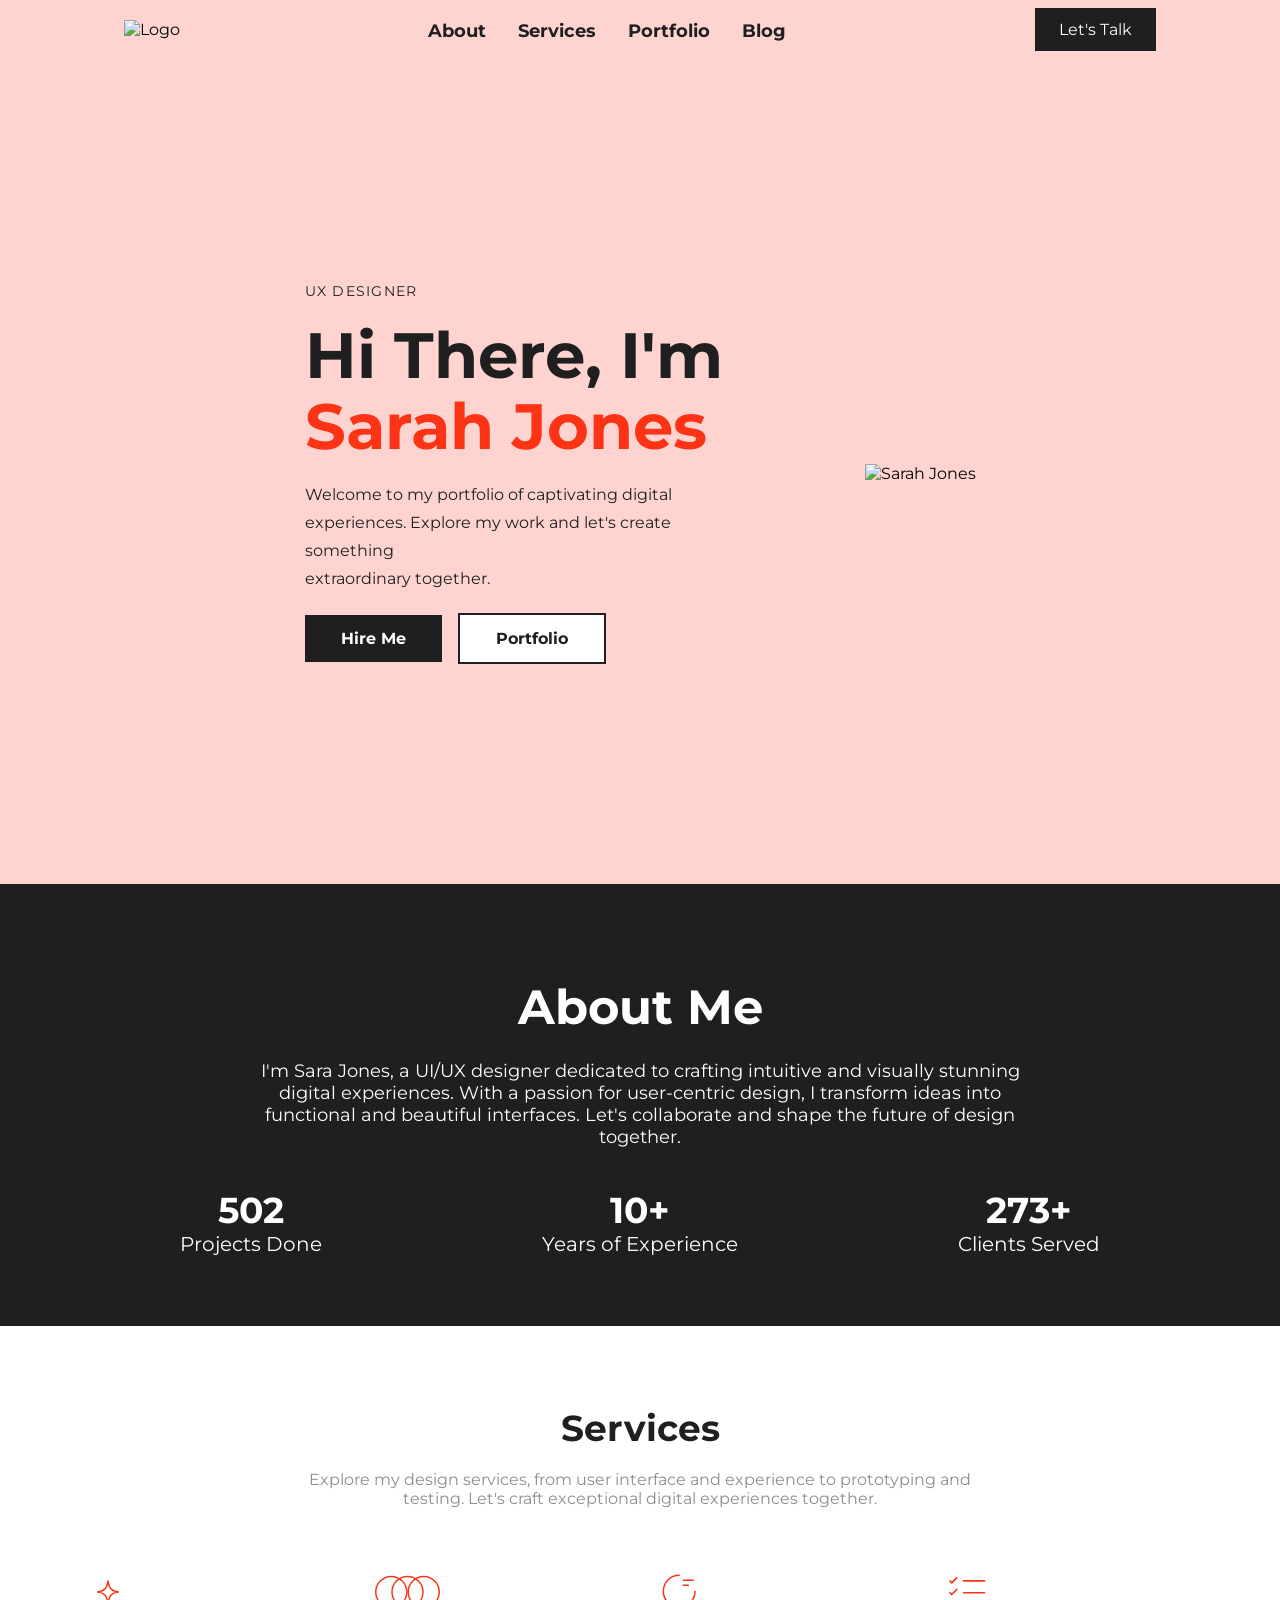
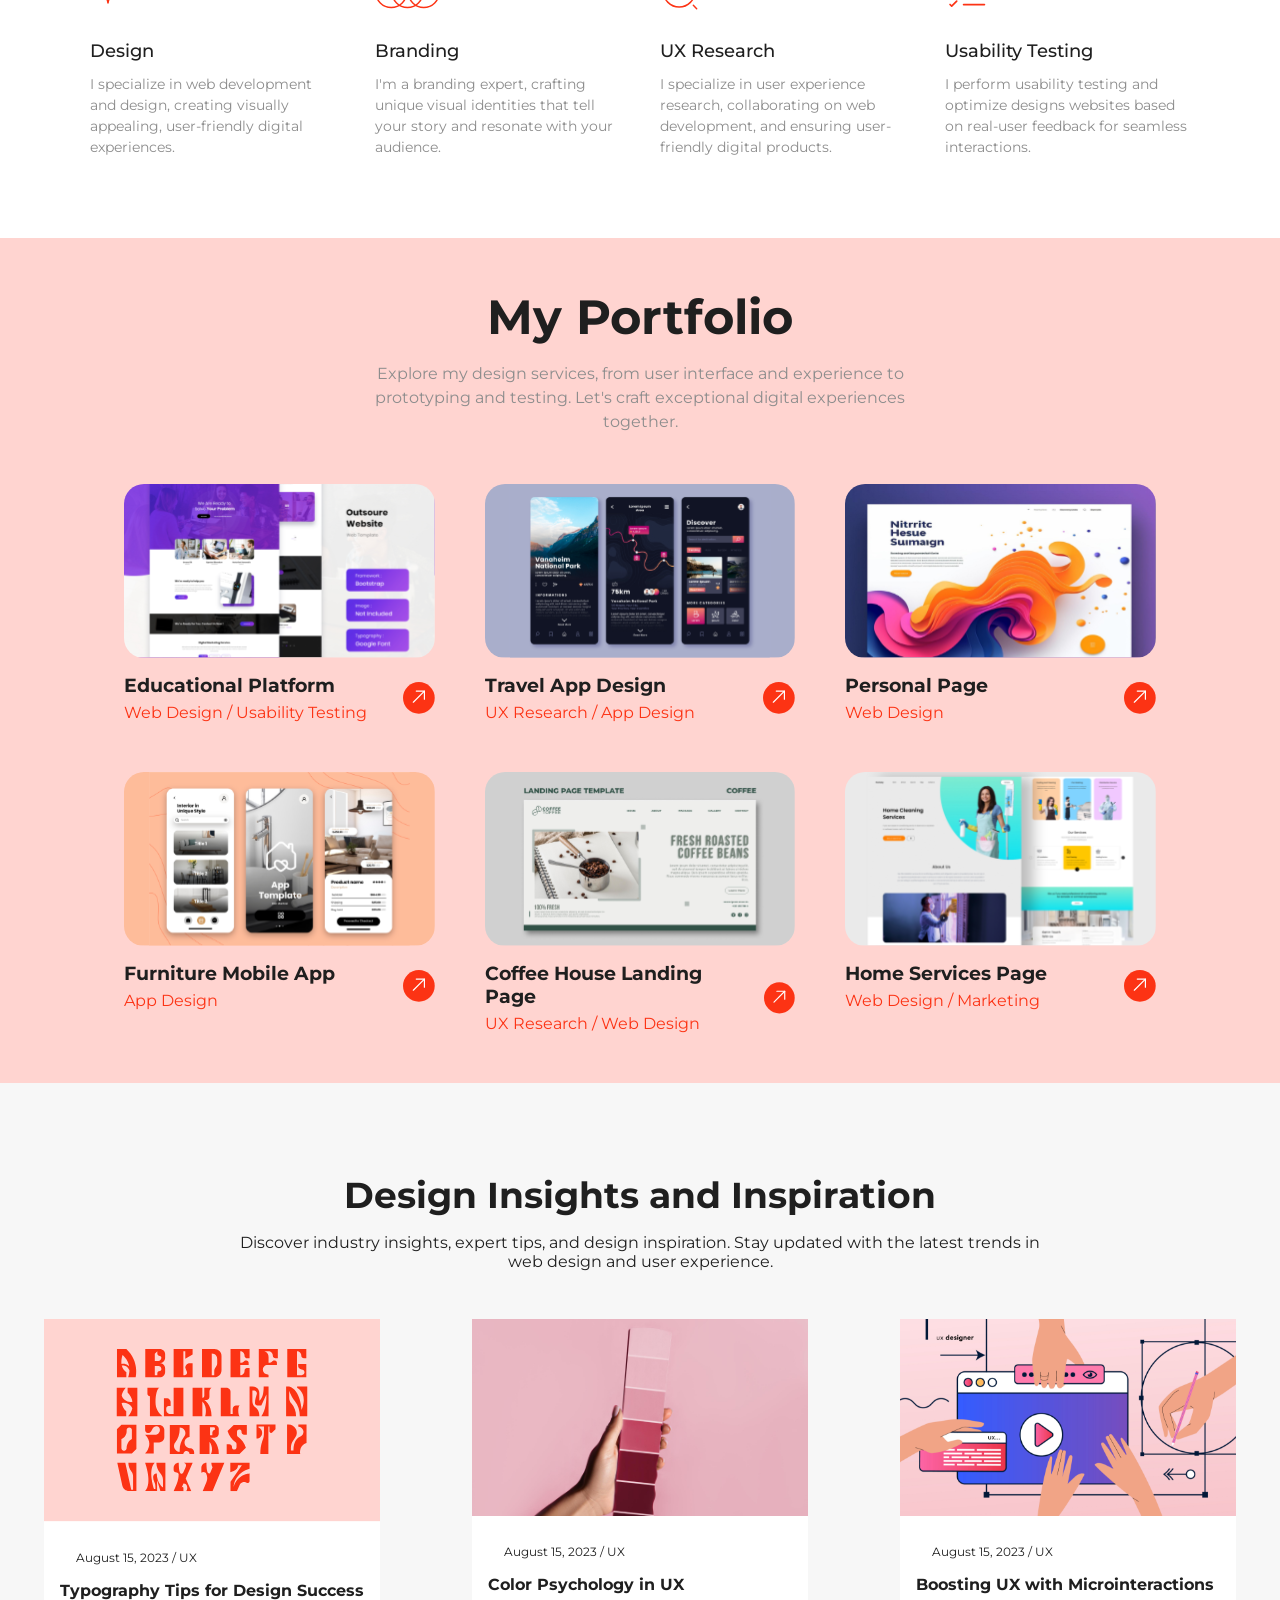
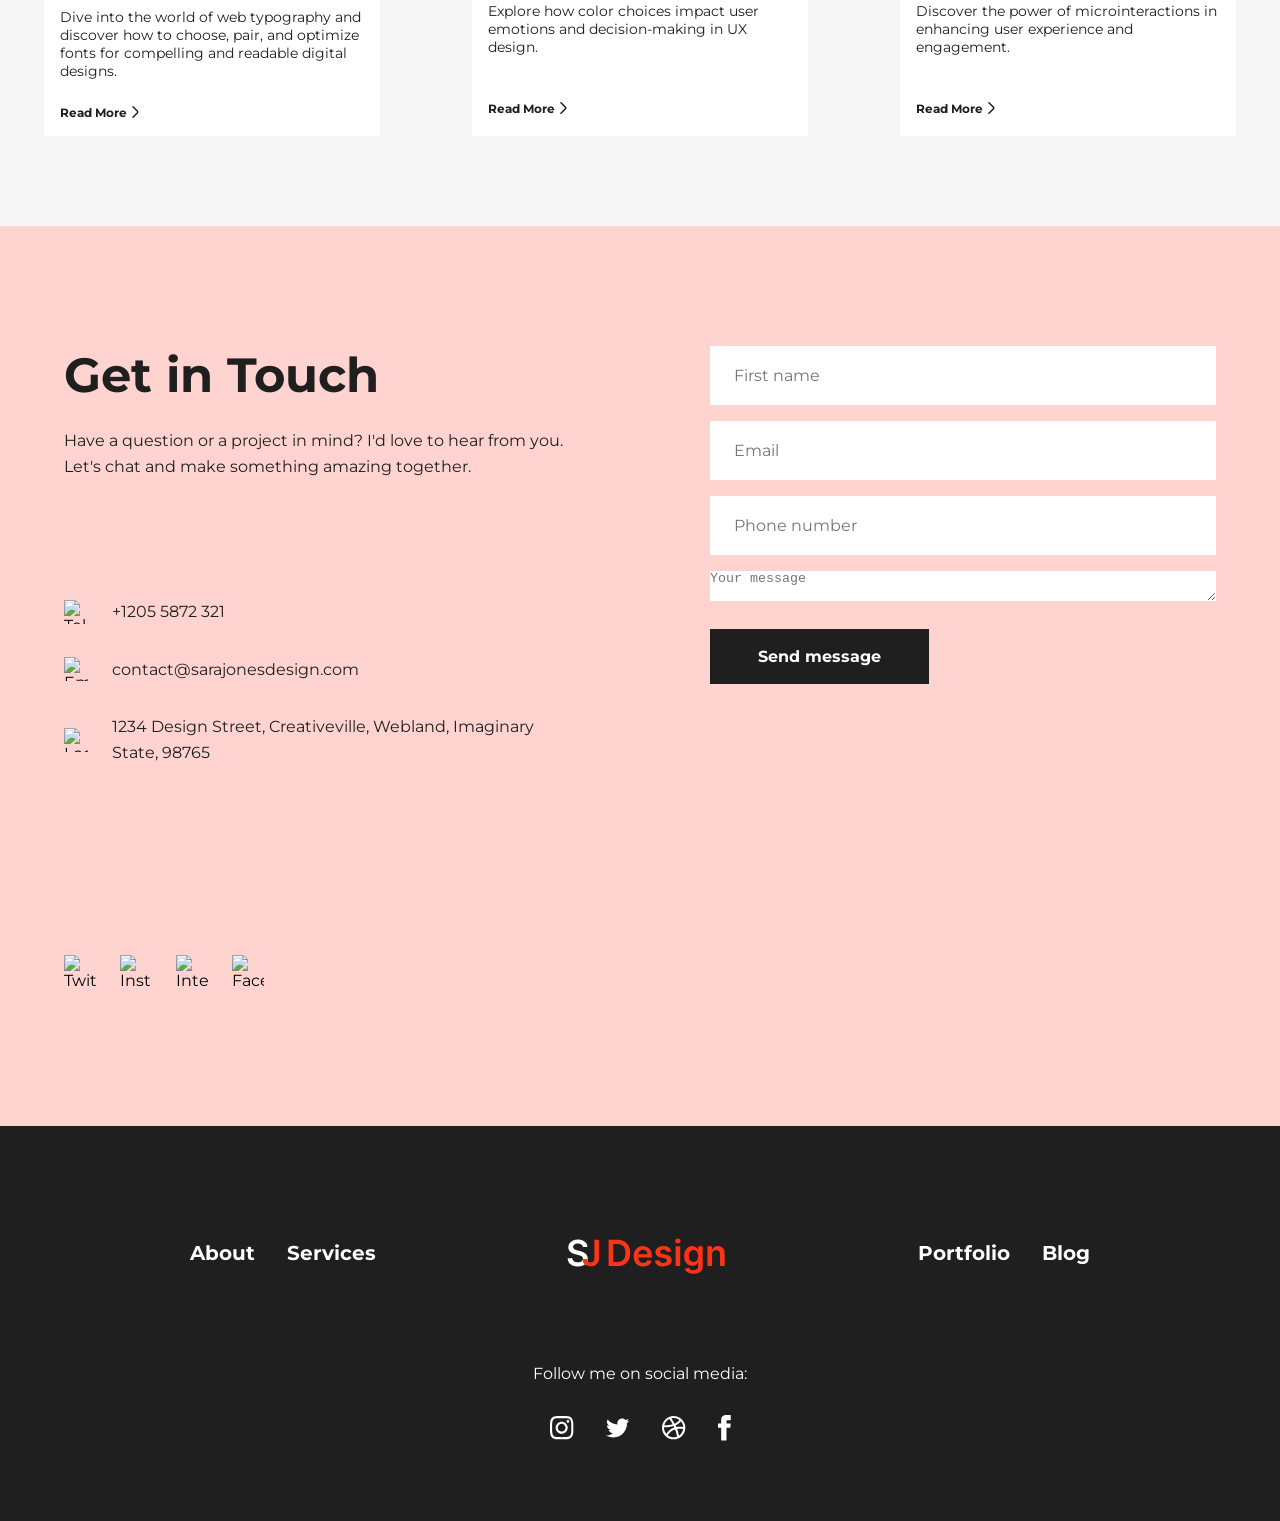
==== commit 39a2f9ad: "Merge pull request #12 from pedsousa06-ai/main Update index.html" ====
--- a/index.html
+++ b/index.html
@@ -7,26 +7,26 @@
     <link rel="preconnect" href="https://fonts.googleapis.com">
     <link rel="preconnect" href="https://fonts.gstatic.com" crossorigin>
     <link href="https://fonts.googleapis.com/css2?family=Montserrat:ital,wght@0,100..900;1,100..900&display=swap" rel="stylesheet">
-    <link rel="stylesheet" href="./src/styles/style.css">
+    <link rel="stylesheet" href="src/styles/style.css">
 </head>
 <body>
-    
+
     <header>
-        <img src="./src/assets/images/logo.svg" alt="Logo">
+        <img src="src/assets/images/logo.svg" alt="Logo">
 
         <nav class="container-nav-header">
             <div class="navigation-header">
                 <ul>
-                    <li><a href="">About</a></li>
-                    <li><a href="">Services</a></li>
-                    <li><a href="">Portfolio</a></li>
-                    <li><a href="">Blog</a></li>
+                    <li><a href="#">About</a></li>
+                    <li><a href="#">Services</a></li>
+                    <li><a href="#">Portfolio</a></li>
+                    <li><a href="#">Blog</a></li>
                 </ul>
             </div>
-
-        </nav>  
+        </nav>
+
         <div class="navegation-btn">
-            <a href="" class="btn-header">Let’s Talk</a>
+            <a href="#" class="btn-header">Let's Talk</a>
         </div>
     </header>
 
@@ -52,86 +52,84 @@
         </div>
 
         <div class="main-image">
-            <img src="./src/assets/images/image-main.svg" alt="Sarah Jones">
+            <img src="src/assets/images/image-main.svg" alt="Sarah Jones">
         </div>
     </main>
-    
-    </section>
-
-     <section class="about">
-
-    <div class="about-text">
-        <h2>About Me</h2>
-        <p>I'm Sara Jones, a UI/UX designer dedicated to crafting intuitive and visually stunning digital experiences. With a passion for user-centric design, I transform ideas into functional and beautiful interfaces. Let's collaborate and shape the future of design together.</p>
-    </div>
-
-    <div class="numeros">
-        <div class="item">
-            <h3>502</h3>
-            <p>Projects Done</p>
-        </div>
-
-        <div class="item">
-            <h3>10+</h3>
-            <p>Years of Experience</p>
-        </div>
-
-        <div class="item">
-            <h3>273+</h3>
-            <p>Clients Served</p>
-        </div>
-    </div>
-
-</section>
-
-<section class="services-section">
-    <div class="container">
-      
-      <div class="section-header">
-        <h2>Services</h2>
-        <p>Explore my design services, from user interface and experience to prototyping and testing. Let's craft exceptional digital experiences together.</p>
-      </div>
-
-      <div class="services-grid">
-        
-        <div class="service-card">
-          <div class="icon-container">
-            <img src="./src/assets/images/Vector.svg" alt="Ícone de Design" class="service-icon">
-          </div>
-          <h3>Design</h3>
-          <p>I specialize in web development and design, creating visually appealing, user-friendly digital experiences.</p>
-        </div>
-
-        <div class="service-card">
-          <div class="icon-container">
-            <img src="./src/assets/images/Vector (1).svg" alt="Ícone de Branding" class="service-icon">
-          </div>
-          <h3>Branding</h3>
-          <p>I'm a branding expert, crafting unique visual identities that tell your story and resonate with your audience.</p>
-        </div>
-
-        <div class="service-card">
-          <div class="icon-container">
-            <img src="./src/assets/images/search-status.svg" alt="Ícone de UX Research" class="service-icon">
-          </div>
-          <h3>UX Research</h3>
-          <p>"I specialize in user experience research, collaborating on web development, and ensuring user-friendly digital products.</p>
-        </div>
-
-        <div class="service-card">
-          <div class="icon-container">
-            <img src="./src/assets/images/task.svg" alt="Ícone de Usability Testing" class="service-icon">
-          </div>
-          <h3>Usability Testing</h3>
-          <p>I perform usability testing and optimize designs websites based on real-user feedback for seamless interactions.</p>
-        </div>
-
-      </div>
-  </section>
-
-  <section class="portfolio-section">
-        
-        <!-- CABEÇALHO -->
+
+    <section class="about">
+
+        <div class="about-text">
+            <h2>About Me</h2>
+            <p>I'm Sara Jones, a UI/UX designer dedicated to crafting intuitive and visually stunning digital experiences. With a passion for user-centric design, I transform ideas into functional and beautiful interfaces. Let's collaborate and shape the future of design together.</p>
+        </div>
+
+        <div class="numeros">
+            <div class="item">
+                <h3>502</h3>
+                <p>Projects Done</p>
+            </div>
+
+            <div class="item">
+                <h3>10+</h3>
+                <p>Years of Experience</p>
+            </div>
+
+            <div class="item">
+                <h3>273+</h3>
+                <p>Clients Served</p>
+            </div>
+        </div>
+
+    </section>
+
+    <section class="services-section">
+        <div class="container">
+
+            <div class="section-header">
+                <h2>Services</h2>
+                <p>Explore my design services, from user interface and experience to prototyping and testing. Let's craft exceptional digital experiences together.</p>
+            </div>
+
+            <div class="services-grid">
+
+                <div class="service-card">
+                    <div class="icon-container">
+                        <img src="src/assets/images/Vector.svg" alt="Ícone de Design" class="service-icon">
+                    </div>
+                    <h3>Design</h3>
+                    <p>I specialize in web development and design, creating visually appealing, user-friendly digital experiences.</p>
+                </div>
+
+                <div class="service-card">
+                    <div class="icon-container">
+                        <img src="src/assets/images/Vector (1).svg" alt="Ícone de Branding" class="service-icon">
+                    </div>
+                    <h3>Branding</h3>
+                    <p>I'm a branding expert, crafting unique visual identities that tell your story and resonate with your audience.</p>
+                </div>
+
+                <div class="service-card">
+                    <div class="icon-container">
+                        <img src="src/assets/images/search-status.svg" alt="Ícone de UX Research" class="service-icon">
+                    </div>
+                    <h3>UX Research</h3>
+                    <p>I specialize in user experience research, collaborating on web development, and ensuring user-friendly digital products.</p>
+                </div>
+
+                <div class="service-card">
+                    <div class="icon-container">
+                        <img src="src/assets/images/task.svg" alt="Ícone de Usability Testing" class="service-icon">
+                    </div>
+                    <h3>Usability Testing</h3>
+                    <p>I perform usability testing and optimize designs websites based on real-user feedback for seamless interactions.</p>
+                </div>
+
+            </div>
+        </div>
+    </section>
+
+    <section class="portfolio-section">
+
         <div class="portfolio-heading">
             <h2 class="portfolio-title">My Portfolio</h2>
             <p class="portfolio-description">
@@ -139,13 +137,11 @@
             </p>
         </div>
 
-        <!-- GRID DE PROJETOS -->
         <div class="projects-grid">
-            
-            <!-- Projeto 1 -->
-            <div class="project-card">
-                <div class="project-image">
-                    <img src="./src/assets/images/portifolio1.svg" alt="Educational Platform">
+
+            <div class="project-card">
+                <div class="project-image">
+                    <img src="src/assets/images/portifolio1.svg" alt="Educational Platform">
                 </div>
                 <div class="project-info">
                     <div class="project-text">
@@ -153,15 +149,14 @@
                         <p class="project-tags">Web Design / Usability Testing</p>
                     </div>
                     <div class="project-arrow">
-                        <img src="./src/assets/images/send.svg" alt="Ver projeto">
-                    </div>
-                </div>
-            </div>
-
-            <!-- Projeto 2 -->
-            <div class="project-card">
-                <div class="project-image">
-                    <img src="./src/assets/images/portifolio2.svg" alt="Travel App Design">
+                        <img src="src/assets/images/send.svg" alt="Ver projeto">
+                    </div>
+                </div>
+            </div>
+
+            <div class="project-card">
+                <div class="project-image">
+                    <img src="src/assets/images/portifolio2.svg" alt="Travel App Design">
                 </div>
                 <div class="project-info">
                     <div class="project-text">
@@ -169,15 +164,14 @@
                         <p class="project-tags">UX Research / App Design</p>
                     </div>
                     <div class="project-arrow">
-                        <img src="./src/assets/images/send.svg" alt="Ver projeto">
-                    </div>
-                </div>
-            </div>
-
-            <!-- Projeto 3 -->
-            <div class="project-card">
-                <div class="project-image">
-                    <img src="./src/assets/images/portifolio3.svg" alt="Personal Page">
+                        <img src="src/assets/images/send.svg" alt="Ver projeto">
+                    </div>
+                </div>
+            </div>
+
+            <div class="project-card">
+                <div class="project-image">
+                    <img src="src/assets/images/portifolio3.svg" alt="Personal Page">
                 </div>
                 <div class="project-info">
                     <div class="project-text">
@@ -185,15 +179,14 @@
                         <p class="project-tags">Web Design</p>
                     </div>
                     <div class="project-arrow">
-                        <img src="./src/assets/images/send.svg" alt="Ver projeto">
-                    </div>
-                </div>
-            </div>
-
-            <!-- Projeto 4 -->
-            <div class="project-card">
-                <div class="project-image">
-                    <img src="./src/assets/images/portifolio4.svg" alt="Furniture Mobile App">
+                        <img src="src/assets/images/send.svg" alt="Ver projeto">
+                    </div>
+                </div>
+            </div>
+
+            <div class="project-card">
+                <div class="project-image">
+                    <img src="src/assets/images/portifolio4.svg" alt="Furniture Mobile App">
                 </div>
                 <div class="project-info">
                     <div class="project-text">
@@ -201,15 +194,14 @@
                         <p class="project-tags">App Design</p>
                     </div>
                     <div class="project-arrow">
-                        <img src="./src/assets/images/send.svg" alt="Ver projeto">
-                    </div>
-                </div>
-            </div>
-
-            <!-- Projeto 5 -->
-            <div class="project-card">
-                <div class="project-image">
-                    <img src="./src/assets/images/portifolio5.svg" alt="Coffee House Landing Page">
+                        <img src="src/assets/images/send.svg" alt="Ver projeto">
+                    </div>
+                </div>
+            </div>
+
+            <div class="project-card">
+                <div class="project-image">
+                    <img src="src/assets/images/portifolio5.svg" alt="Coffee House Landing Page">
                 </div>
                 <div class="project-info">
                     <div class="project-text">
@@ -217,15 +209,14 @@
                         <p class="project-tags">UX Research / Web Design</p>
                     </div>
                     <div class="project-arrow">
-                        <img src="./src/assets/images/send.svg" alt="Ver projeto">
-                    </div>
-                </div>
-            </div>
-
-            <!-- Projeto 6 -->
-            <div class="project-card">
-                <div class="project-image">
-                    <img src="./src/assets/images/portifolio6.svg" alt="Home Services Page">
+                        <img src="src/assets/images/send.svg" alt="Ver projeto">
+                    </div>
+                </div>
+            </div>
+
+            <div class="project-card">
+                <div class="project-image">
+                    <img src="src/assets/images/portifolio6.svg" alt="Home Services Page">
                 </div>
                 <div class="project-info">
                     <div class="project-text">
@@ -233,25 +224,25 @@
                         <p class="project-tags">Web Design / Marketing</p>
                     </div>
                     <div class="project-arrow">
-                        <img src="./src/assets/images/send.svg" alt="Ver projeto">
-                    </div>
-                </div>
-            </div>
-
-        </div>
-    </section>
-
-     <section class="container-design">
+                        <img src="src/assets/images/send.svg" alt="Ver projeto">
+                    </div>
+                </div>
+            </div>
+
+        </div>
+    </section>
+
+    <section class="container-design">
 
         <div class="content-design">
             <h2>Design Insights and Inspiration</h2>
             <p>Discover industry insights, expert tips, and design inspiration. Stay updated with the latest trends in web design and user experience.</p>
         </div>
-        
+
         <div class="cards-container">
             <div class="cards-design">
                 <div class="cards-img">
-                    <img src="./src/assets/images/Image-blog.svg" alt="Tipos de tipográfia">
+                    <img src="src/assets/images/Image-blog.svg" alt="Tipos de tipográfia">
                 </div>
                 <div class="cards-content">
                     <p>August 15, 2023 / UX</p>
@@ -259,12 +250,13 @@
                     <p>Dive into the world of web typography and discover how to choose, pair, and optimize fonts for compelling and readable digital designs.</p>
                 </div>
                 <div class="cards-btn">
-                    <a href="">Read More <img src="./src/assets/images/arrow-right.svg" alt="seta do botão"></a>
-                </div>
-            </div>
+                    <a href="#">Read More <img src="src/assets/images/arrow-right.svg" alt="seta do botão"></a>
+                </div>
+            </div>
+
             <div class="cards-design">
                 <div class="cards-img">
-                    <img src="./src/assets/images/Image-blog2.svg" alt="Cores no UX">
+                    <img src="src/assets/images/Image-blog2.svg" alt="Cores no UX">
                 </div>
                 <div class="cards-content card">
                     <p>August 15, 2023 / UX</p>
@@ -272,65 +264,60 @@
                     <p>Explore how color choices impact user emotions and decision-making in UX design.</p>
                 </div>
                 <div class="cards-btn btn-content">
-                    <a href="">Read More <img src="./src/assets/images/arrow-right.svg" alt="seta do botão"></a>
-                </div>
-            </div>
+                    <a href="#">Read More <img src="src/assets/images/arrow-right.svg" alt="seta do botão"></a>
+                </div>
+            </div>
+
             <div class="cards-design">
                 <div class="cards-img">
-                    <img src="./src/assets/images/Image-blog3.svg" alt="Microinterações no UX">
+                    <img src="src/assets/images/Image-blog3.svg" alt="Microinterações no UX">
                 </div>
                 <div class="cards-content">
                     <p>August 15, 2023 / UX</p>
                     <h3>Boosting UX with Microinteractions</h3>
                     <p>Discover the power of microinteractions in enhancing user experience and engagement.</p>
                 </div>
-                    <div class="cards-btn btn-content">
-                    <a href="">Read More <img src="./src/assets/images/arrow-right.svg" alt="seta do botão"></a>
-                    </div>
-                </div>
-            </div>
-        </div>
-    </section>
-
-     <section class="section-form">
+                <div class="cards-btn btn-content">
+                    <a href="#">Read More <img src="src/assets/images/arrow-right.svg" alt="seta do botão"></a>
+                </div>
+            </div>
+        </div>
+
+    </section>
+
+    <section class="section-form">
 
         <div>
-
-        <h2>Get in Touch</h2>
-        <p>Have a question or a project in mind? I'd love to hear from you. Let's chat and make something amazing together.</p>
-
+            <h2>Get in Touch</h2>
+            <p>Have a question or a project in mind? I'd love to hear from you. Let's chat and make something amazing together.</p>
         </div>
 
         <div class="contact-informations">
-            <img src="./src/assets/images/telefone.svg" alt="Telefone tocando">
+            <img src="src/assets/images/telefone.svg" alt="Telefone tocando">
             <p>+1205 5872 321</p>
 
-            <img src="./src/assets/images/email.svg" alt="Email">
-            <p> contact@sarajonesdesign.com</p>
-
-            <img src="./src/assets/images/localizador.svg" alt="Logo de um localizador">
-            <p>1234 Design Street,Creativeville, Webland,Imaginary State, 98765</p>
+            <img src="src/assets/images/email.svg" alt="Email">
+            <p>contact@sarajonesdesign.com</p>
+
+            <img src="src/assets/images/localizador.svg" alt="Logo de um localizador">
+            <p>1234 Design Street, Creativeville, Webland, Imaginary State, 98765</p>
         </div>
 
         <div class="social-medias">
-            <img src="./src/assets/images/twitter.svg" alt="Twitter">
-            <img src="./src/assets/images/instagram.svg" alt="Instagram">
-            <img src="./src/assets/images/rede de internet.svg" alt="Internet">
-            <img src="./src/assets/images/facebook.svg" alt="Facebook">
+            <img src="src/assets/images/twitter.svg" alt="Twitter">
+            <img src="src/assets/images/instagram.svg" alt="Instagram">
+            <img src="src/assets/images/rede de internet.svg" alt="Internet">
+            <img src="src/assets/images/facebook.svg" alt="Facebook">
         </div>
 
         <div class="contact-section">
-
-        <form>
-
-            <input type="name" placeholder="First name">
-            <input type="email" placeholder="Email">
-            <input type="phone-number" placeholder="Phone number">
-            <input type="message" placeholder="Your message">
-            <button type="submit">Send message</button>
-        
-        </form>
-
+            <form>
+                <input type="text" placeholder="First name">
+                <input type="email" placeholder="Email">
+                <input type="tel" placeholder="Phone number">
+                <textarea placeholder="Your message"></textarea>
+                <button type="submit">Send message</button>
+            </form>
         </div>
 
     </section>
@@ -343,8 +330,8 @@
                     <li><a href="#">Services</a></li>
                 </ul>
 
-                    <img src="./src/assets/images/logo-footer.svg" alt="Logo da empresa">
-                    
+                <img src="src/assets/images/logo-footer.svg" alt="Logo da empresa">
+
                 <ul class="nav-links">
                     <li><a href="#">Portfolio</a></li>
                     <li><a href="#">Blog</a></li>
@@ -354,15 +341,14 @@
             <div class="socialmedia">
                 <p>Follow me on social media:</p>
                 <div class="socialmedia-icons">
-                    <img src="./src/assets/images/Instagram.svg" alt="Instagram">
-                    <img src="./src/assets/images/Twitter.svg" alt="Twitter">
-                    <img src="./src/assets/images/Dribbble.svg" alt="Dribbble">
-                    <img src="./src/assets/images/Facebook.svg" alt="Facebook">
-                </div>
-            </div>
-            
+                    <img src="src/assets/images/Instagram.svg" alt="Instagram">
+                    <img src="src/assets/images/Twitter.svg" alt="Twitter">
+                    <img src="src/assets/images/Dribbble.svg" alt="Dribbble">
+                    <img src="src/assets/images/Facebook.svg" alt="Facebook">
+                </div>
+            </div>
         </div>
     </footer>
 
 </body>
-</html>+</html>
--- a/src/styles/style.css
+++ b/src/styles/style.css
@@ -540,3 +540,399 @@
 .contact-section button:hover {
     opacity: 0.9;
 }
+
+/* FOOTER */
+
+
+.container-footer{
+    display: flex;
+    flex-direction: column;
+    background-color: var(--color-dark);
+    padding: 80px 0;
+    gap: 64px;
+}
+
+.footer-content{
+    display: flex;
+    justify-content: space-evenly;
+    align-items: center;
+    padding: 20px 0;
+}
+
+.nav-links{
+    display: flex;
+    gap: 32px;
+}
+
+.nav-links li{
+    list-style: none;
+}
+
+.nav-links li a{
+    text-decoration: none;
+    color: var(--color-white);
+    font-size: var(--font-size-body-xl);
+    font-weight: 700;
+}
+
+.socialmedia{
+    color: var(--color-white);
+    display: flex;
+    flex-direction: column;
+    align-items: center;
+    gap: 32px;
+}
+
+.socialmedia-icons{
+    display: flex;
+    gap: 32px;
+}
+
+/* ============================================
+   TABLET — 884px
+   ============================================ */
+@media (max-width: 884px) {
+
+    /* HEADER */
+    header {
+        padding: 16px 24px;
+        justify-content: space-between;
+    }
+
+    .container-nav-header {
+        gap: 32px;
+    }
+
+    .navigation-header ul {
+        gap: 20px;
+    }
+
+    .navigation-header ul li a {
+        font-size: 14px;
+    }
+
+    .btn-header {
+        padding: 10px 18px;
+        font-size: 14px;
+    }
+
+    /* MAIN */
+    main {
+        flex-direction: column;
+        gap: 40px;
+        padding: 60px 40px;
+        min-height: auto;
+        text-align: center;
+    }
+
+    .main-content {
+        width: 680px;
+        align-items: center;
+    }
+
+    .main-content p {
+        width: 620px;
+    }
+
+    .main-image img {
+        width: 360px;
+        height: auto;
+    }
+
+    /* ABOUT */
+    .about {
+        padding: 60px 40px;
+    }
+
+    .about-text p {
+        width: 680px;
+    }
+
+    .numeros {
+        gap: 24px;
+    }
+
+    /* SERVICES */
+    .services-grid {
+        grid-template-columns: repeat(2, 1fr);
+        gap: 40px 48px;
+    }
+
+    /* PORTFOLIO */
+    .portfolio-section {
+        padding: 50px 40px;
+    }
+
+    .projects-grid {
+        grid-template-columns: repeat(2, 1fr);
+        gap: 40px;
+    }
+
+    /* BLOG */
+    .cards-container {
+        gap: 32px;
+        padding: 0 40px;
+    }
+
+    .cards-design {
+        width: 248px;
+    }
+
+    .content-design {
+        width: 680px;
+    }
+
+    /* FORM */
+    .section-form {
+        padding: 80px 40px;
+        grid-template-columns: 360px 360px;
+        gap: 32px 60px;
+    }
+
+    /* FOOTER */
+    .nav-links li a {
+        font-size: 16px;
+    }
+}
+
+/* ============================================
+   MOBILE — 480px
+   ============================================ */
+@media (max-width: 480px) {
+
+    /* HEADER */
+    header {
+        padding: 16px 20px;
+        justify-content: space-between;
+        align-items: center;
+    }
+
+    header img {
+        width: 80px;
+        height: auto;
+    }
+
+    .container-nav-header {
+        display: none;
+    }
+
+    .navegation-btn {
+        display: block;
+    }
+
+    .btn-header {
+        padding: 10px 16px;
+        font-size: 13px;
+    }
+
+    /* MAIN */
+    main {
+        flex-direction: column;
+        gap: 32px;
+        padding: 48px 20px;
+        min-height: auto;
+        text-align: center;
+    }
+
+    .main-content {
+        width: 440px;
+        align-items: center;
+    }
+
+    .main-content h1 {
+        font-size: 44px;
+    }
+
+    .main-content p {
+        width: 440px;
+        font-size: 15px;
+    }
+
+    .main-image img {
+        width: 320px;
+        height: auto;
+    }
+
+    .container-cta {
+        flex-direction: column;
+        gap: 12px;
+    }
+
+    .btn-primary,
+    .btn-secondary {
+        padding: 12px 32px;
+        font-size: 15px;
+        text-align: center;
+    }
+
+    /* ABOUT */
+    .about {
+        padding: 48px 20px;
+    }
+
+    .about-text h2 {
+        font-size: 32px;
+    }
+
+    .about-text p {
+        width: 440px;
+        font-size: 15px;
+    }
+
+    .numeros {
+        flex-direction: column;
+        gap: 32px;
+    }
+
+    .item h3 {
+        font-size: 32px;
+    }
+
+    .item p {
+        font-size: 16px;
+    }
+
+    /* SERVICES */
+    .services-section {
+        padding: 60px 20px;
+    }
+
+    .section-header h2 {
+        font-size: 28px;
+    }
+
+    .section-header p {
+        font-size: 15px;
+    }
+
+    .services-grid {
+        grid-template-columns: repeat(2, 200px);
+        gap: 32px 24px;
+        justify-content: center;
+    }
+
+    /* PORTFOLIO */
+    .portfolio-section {
+        padding: 48px 20px;
+    }
+
+    .portfolio-title {
+        font-size: 32px;
+    }
+
+    .portfolio-description {
+        font-size: 15px;
+    }
+
+    .projects-grid {
+        grid-template-columns: 440px;
+        gap: 36px;
+        justify-content: center;
+    }
+
+    /* BLOG */
+    .container-design {
+        padding: 60px 20px;
+        gap: 36px;
+    }
+
+    .content-design {
+        width: 440px;
+    }
+
+    .content-design h2 {
+        font-size: 28px;
+    }
+
+    .content-design p {
+        font-size: 15px;
+    }
+
+    .cards-container {
+        flex-direction: column;
+        align-items: center;
+        gap: 24px;
+        padding: 0;
+    }
+
+    .cards-design {
+        width: 440px;
+    }
+
+    /* FORM */
+    .section-form {
+        padding: 60px 20px;
+        grid-template-columns: 440px;
+        gap: 32px;
+    }
+
+    .section-form > div:not([class]) {
+        grid-column: 1;
+        grid-row: 1;
+    }
+
+    .contact-informations {
+        grid-column: 1;
+        grid-row: 2;
+        margin-top: 0;
+        gap: 20px 16px;
+    }
+
+    .social-medias {
+        grid-column: 1;
+        grid-row: 3;
+        margin-top: 0;
+    }
+
+    .contact-section {
+        grid-column: 1;
+        grid-row: 4;
+    }
+
+    .section-form h2 {
+        font-size: 32px;
+    }
+
+    .contact-section input {
+        width: 440px;
+        padding: 16px 20px;
+    }
+
+    .contact-section input[placeholder="Your message"] {
+        height: 160px;
+        padding-bottom: 100px;
+    }
+
+    .contact-section button {
+        font-size: 15px;
+        padding: 16px 40px;
+    }
+
+    /* FOOTER */
+    .container-footer {
+        padding: 60px 20px;
+        gap: 40px;
+    }
+
+    .footer-content {
+        flex-direction: column;
+        gap: 32px;
+        text-align: center;
+    }
+
+    .nav-links {
+        gap: 24px;
+    }
+
+    .nav-links li a {
+        font-size: 15px;
+    }
+
+    .socialmedia {
+        gap: 20px;
+    }
+
+    .socialmedia-icons {
+        gap: 24px;
+    }
+}
